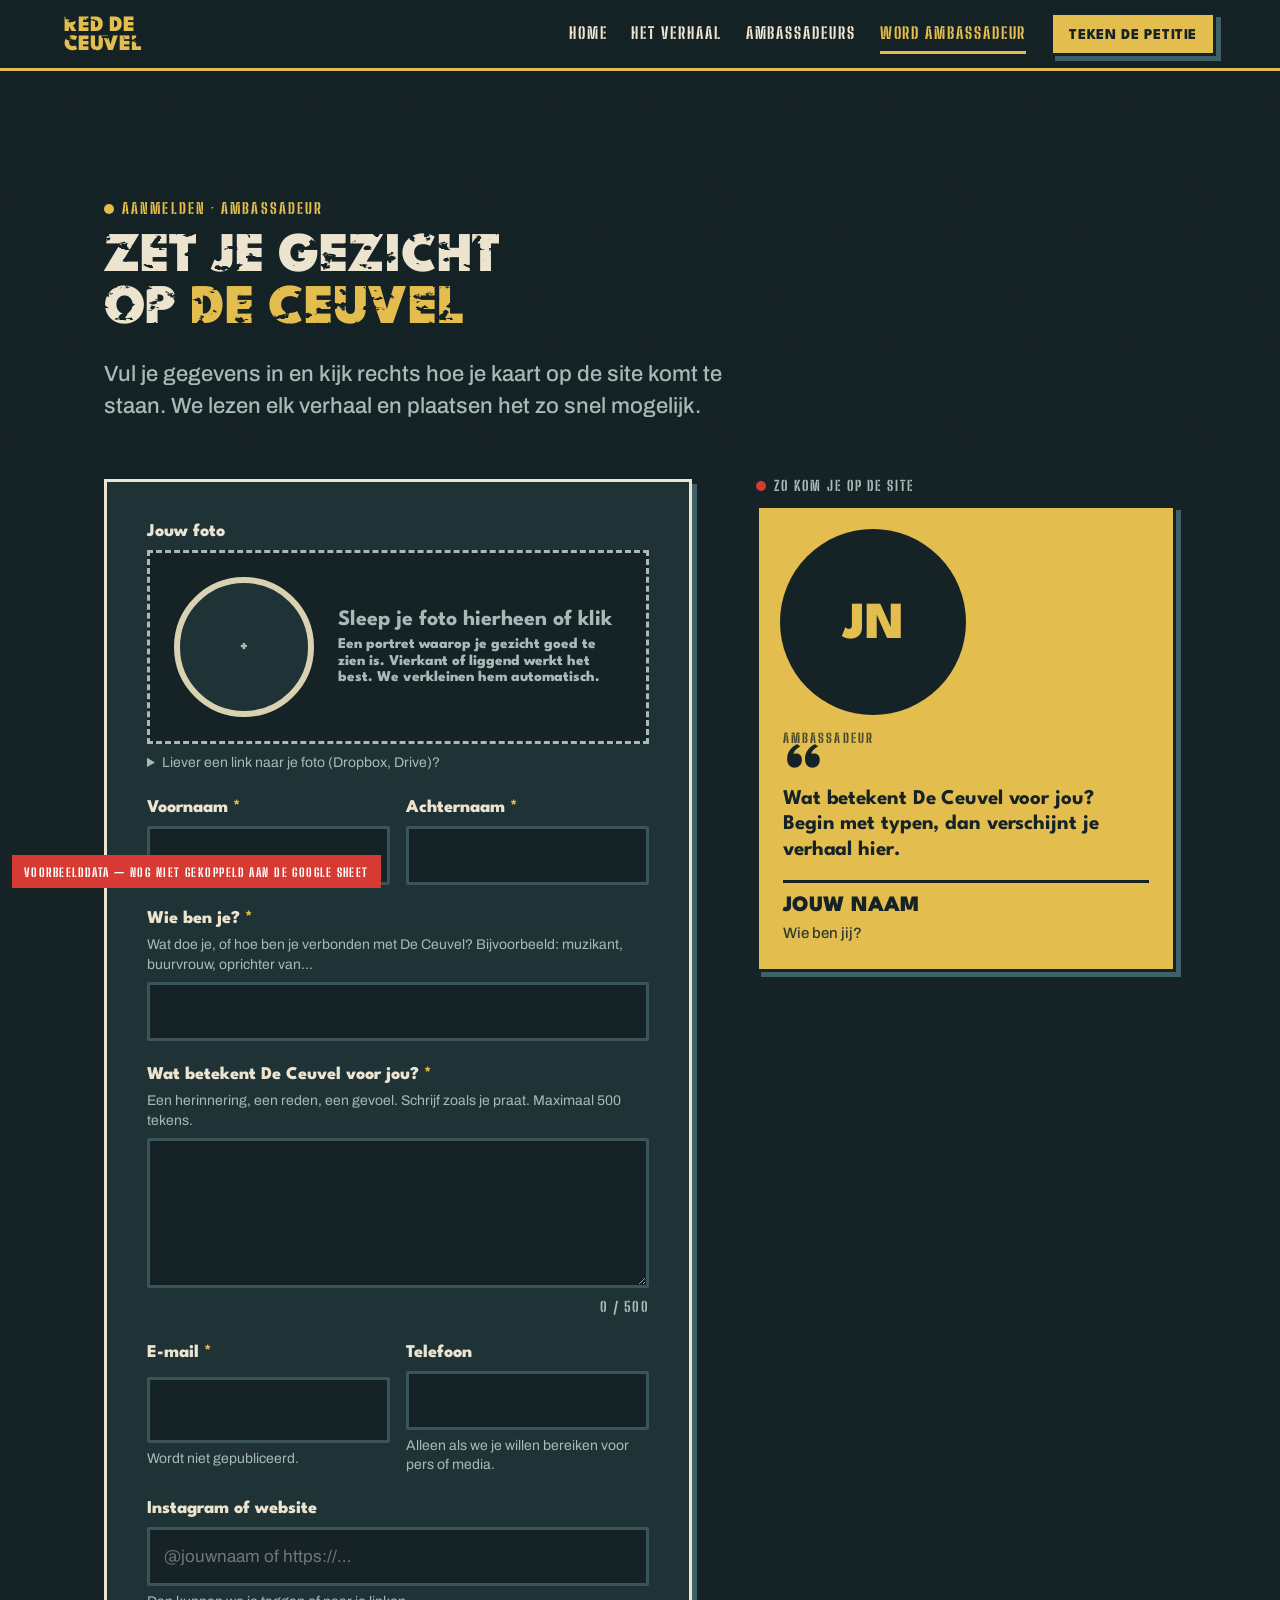
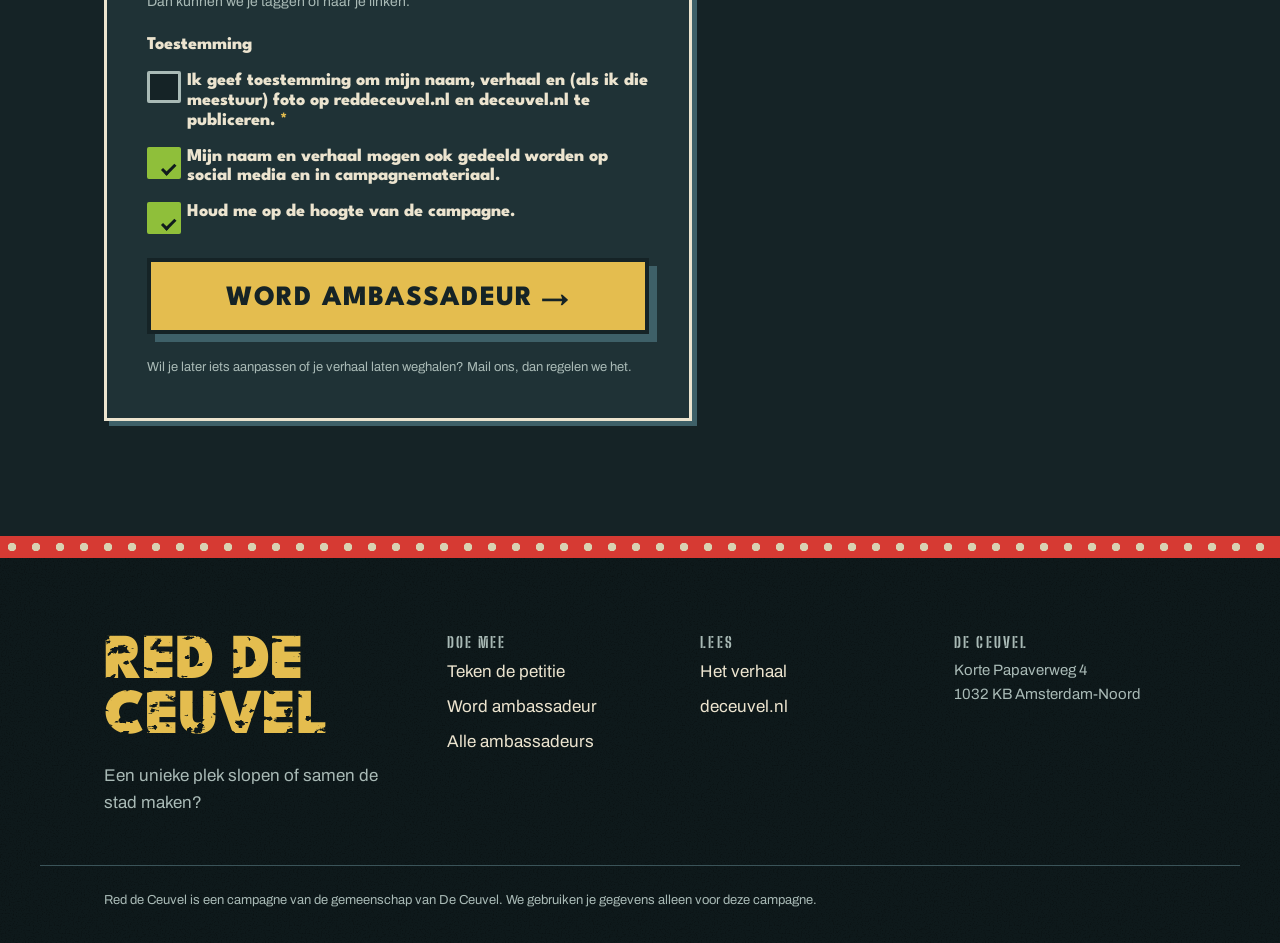
==== aanmelden.html @ db4e9fab "Red de Ceuvel actiewebsite: landing, petitie, ambassadeurs, verhaal + Google Sheets-backend Co-Autho" ====
<!doctype html>
<html lang="nl">
<head>
<meta charset="utf-8">
<meta name="viewport" content="width=device-width, initial-scale=1">
<title>Meld je aan als ambassadeur — Red de Ceuvel</title>
<meta name="description" content="Meld je aan als ambassadeur van De Ceuvel: upload je foto en vertel wat De Ceuvel voor jou betekent.">
<meta name="theme-color" content="#152326">
<link rel="icon" href="assets/img/favicon.svg" type="image/svg+xml">
<link rel="preconnect" href="https://fonts.googleapis.com"><link rel="preconnect" href="https://fonts.gstatic.com" crossorigin>
<link rel="stylesheet" href="https://fonts.googleapis.com/css2?family=Archivo:wght@400;500;600;700&family=League+Spartan:wght@700;800;900&display=swap">
<link rel="stylesheet" href="https://fonts.googleapis.com/css2?family=Big+Shoulders+Stencil+Display:wght@800&display=swap">
<link rel="stylesheet" href="assets/css/style.css">
</head>
<body data-pagina="word-ambassadeur">
<main>
  <header class="pkop rdc-korrel" style="padding-bottom:var(--space-8)">
    <div class="binnen">
      <div class="rdc-leus rdc-leus-m">
        <p class="rdc-leus-kicker">Aanmelden · ambassadeur</p>
        <h1 class="rdc-leus-titel rdc-grit">Zet je gezicht<br>op <em>De Ceuvel</em></h1>
      </div>
      <p class="intro">Vul je gegevens in en kijk rechts hoe je kaart op de site komt te staan. We lezen elk verhaal en plaatsen het zo snel mogelijk.</p>
    </div>
  </header>

  <section class="sectie" style="padding-top:var(--space-6)">
    <div class="binnen aanmeld-grid">
      <div class="plaat" id="formulier-plaat">
        <form class="formulier" id="amb-form" novalidate>
          <!-- FOTO bovenaan -->
          <div class="veld">
            <span class="veld-label">Jouw foto</span>
            <label class="foto-drop" id="foto-drop">
              <input type="file" id="foto" accept="image/jpeg,image/png,image/webp,image/heic" aria-describedby="foto-hulp">
              <span class="foto-drop-poort" id="foto-poort" aria-hidden="true">+</span>
              <span><strong id="foto-titel">Sleep je foto hierheen of klik</strong><span id="foto-hulp">Een portret waarop je gezicht goed te zien is. Vierkant of liggend werkt het best. We verkleinen hem automatisch.</span></span>
            </label>
            <details style="font-size:14px;color:var(--ink-muted)"><summary style="cursor:pointer">Liever een link naar je foto (Dropbox, Drive)?</summary>
              <div class="veld" style="margin-top:var(--space-3)"><input id="fotoLink" name="fotoLink" type="url" placeholder="https://…" maxlength="400"></div>
            </details>
          </div>

          <div class="rij-2">
            <div class="veld"><label for="voornaam">Voornaam <span class="verplicht">*</span></label><input id="voornaam" name="voornaam" autocomplete="given-name" required maxlength="60"></div>
            <div class="veld"><label for="achternaam">Achternaam <span class="verplicht">*</span></label><input id="achternaam" name="achternaam" autocomplete="family-name" required maxlength="80"></div>
          </div>

          <div class="veld">
            <label for="wie">Wie ben je? <span class="verplicht">*</span></label>
            <p class="hulp">Wat doe je, of hoe ben je verbonden met De Ceuvel? Bijvoorbeeld: muzikant, buurvrouw, oprichter van…</p>
            <input id="wie" name="wie" required maxlength="120">
          </div>

          <div class="veld">
            <label for="verhaal">Wat betekent De Ceuvel voor jou? <span class="verplicht">*</span></label>
            <p class="hulp">Een herinnering, een reden, een gevoel. Schrijf zoals je praat. Maximaal 500 tekens.</p>
            <textarea id="verhaal" name="verhaal" required maxlength="500"></textarea>
            <span class="teken-teller" data-voor="verhaal">0 / 500</span>
          </div>

          <div class="rij-2">
            <div class="veld"><label for="email">E-mail <span class="verplicht">*</span></label><input id="email" name="email" type="email" autocomplete="email" required maxlength="120"><p class="hulp">Wordt niet gepubliceerd.</p></div>
            <div class="veld"><label for="telefoon">Telefoon</label><input id="telefoon" name="telefoon" type="tel" autocomplete="tel" maxlength="30"><p class="hulp">Alleen als we je willen bereiken voor pers of media.</p></div>
          </div>

          <div class="veld"><label for="link">Instagram of website</label><input id="link" name="link" placeholder="@jouwnaam of https://…" maxlength="200"><p class="hulp">Dan kunnen we je taggen of naar je linken.</p></div>

          <div class="veld" style="gap:var(--space-4)">
            <span class="veld-label">Toestemming</span>
            <label class="vink"><input type="checkbox" name="toestemmingWebsite" required><span>Ik geef toestemming om mijn naam, verhaal en (als ik die meestuur) foto op reddeceuvel.nl en deceuvel.nl te publiceren. <span class="verplicht">*</span></span></label>
            <label class="vink"><input type="checkbox" name="toestemmingSocial" checked><span>Mijn naam en verhaal mogen ook gedeeld worden op social media en in campagnemateriaal.</span></label>
            <label class="vink"><input type="checkbox" name="updates" checked><span>Houd me op de hoogte van de campagne.</span></label>
          </div>
          <div class="hp" aria-hidden="true"><label>Laat leeg <input name="website_hp" tabindex="-1" autocomplete="off"></label></div>

          <p class="fout" id="fout" hidden></p>
          <button class="rdc-btn rdc-btn-oker rdc-btn-xl rdc-btn-pijl" type="submit" style="width:100%">Word ambassadeur</button>
          <p class="privacy">Wil je later iets aanpassen of je verhaal laten weghalen? Mail ons, dan regelen we het.</p>
        </form>
      </div>

      <aside>
        <p class="label voorbeeld-label">Zo kom je op de site</p>
        <div id="voorbeeld"></div>
      </aside>
    </div>
  </section>
</main>

<template id="bedankt-tpl">
  <div class="bedankt">
    <span class="rdc-stamp rdc-stamp-oker rdc-grit-licht">Ambassadeur<span class="rdc-stamp-sub">Welkom aan boord</span></span>
    <h2>Dank je, <span data-naam></span>.</h2>
    <p>We hebben je verhaal ontvangen. We lezen het en zetten het zo snel mogelijk online. Daarna kun je het delen.</p>
    <p class="label">Maak het nu al groter</p>
    <div class="deelrij" id="deelrij"></div>
    <a class="rdc-btn rdc-btn-oker rdc-btn-pijl" href="petitie.html">Teken ook de petitie</a>
  </div>
</template>

<script src="assets/js/config.js"></script>
<script src="assets/js/api.js"></script>
<script src="assets/js/main.js"></script>
<script>
(function () {
  var form = document.getElementById("amb-form");
  var fout = document.getElementById("fout");
  var voorbeeld = document.getElementById("voorbeeld");
  var fotoData = "";

  function waarde(n) { var el = form.elements[n]; return el ? el.value.trim() : ""; }
  function ververs() {
    var naam = (waarde("voornaam") + " " + waarde("achternaam")).trim();
    voorbeeld.innerHTML = RDC.ambKaart({
      naam: naam || "Jouw naam",
      wie: waarde("wie") || "Wie ben jij?",
      verhaal: waarde("verhaal") || "Wat betekent De Ceuvel voor jou? Begin met typen, dan verschijnt je verhaal hier.",
      foto: ""
    }, 0, { groot: true });
    if (fotoData) {
      var poort = voorbeeld.querySelector(".amb-poort");
      poort.innerHTML = '<img alt="Jouw foto" src="' + fotoData + '">';
    }
  }
  form.addEventListener("input", ververs);
  ververs();

  // tekenteller
  var ta = document.getElementById("verhaal"), tt = document.querySelector('[data-voor="verhaal"]');
  ta.addEventListener("input", function () { tt.textContent = ta.value.length + " / 500"; tt.classList.toggle("bijna", ta.value.length > 450); });

  // foto: verkleinen in de browser naar max 1000px JPEG
  var input = document.getElementById("foto"), drop = document.getElementById("foto-drop"), poort = document.getElementById("foto-poort"), titel = document.getElementById("foto-titel");
  ["dragenter", "dragover"].forEach(function (ev) { drop.addEventListener(ev, function () { drop.classList.add("sleep"); }); });
  ["dragleave", "drop"].forEach(function (ev) { drop.addEventListener(ev, function () { drop.classList.remove("sleep"); }); });
  input.addEventListener("change", function () {
    var file = input.files && input.files[0];
    if (!file) return;
    if (!/^image\//.test(file.type)) { titel.textContent = "Dat is geen afbeelding. Probeer een JPG of PNG."; return; }
    titel.textContent = "Foto verwerken…";
    var img = new Image(), url = URL.createObjectURL(file);
    img.onload = function () {
      var max = 1000, s = Math.min(1, max / Math.max(img.width, img.height));
      var c = document.createElement("canvas");
      c.width = Math.round(img.width * s); c.height = Math.round(img.height * s);
      c.getContext("2d").drawImage(img, 0, 0, c.width, c.height);
      fotoData = c.toDataURL("image/jpeg", 0.85);
      URL.revokeObjectURL(url);
      poort.style.backgroundImage = "url(" + fotoData + ")";
      poort.textContent = ""; poort.classList.add("heeft-foto");
      titel.textContent = "Mooi. Klik om een andere te kiezen.";
      ververs();
    };
    img.onerror = function () { titel.textContent = "Deze foto kunnen we niet lezen. Probeer een JPG of PNG."; };
    img.src = url;
  });

  form.addEventListener("submit", function (e) {
    e.preventDefault();
    fout.hidden = true;
    if (!form.checkValidity()) {
      var eerste = form.querySelector(":invalid");
      fout.textContent = eerste && eerste.name === "toestemmingWebsite"
        ? "We hebben je toestemming nodig om je verhaal te publiceren."
        : "Vul alle velden met een * in.";
      fout.hidden = false;
      if (eerste) eerste.focus();
      return;
    }
    var knop = form.querySelector("button[type=submit]");
    knop.disabled = true; knop.textContent = "Versturen…";
    RDC.api.verstuur({
      type: "ambassadeur",
      voornaam: waarde("voornaam"), achternaam: waarde("achternaam"), wie: waarde("wie"),
      verhaal: waarde("verhaal"), email: waarde("email"), telefoon: waarde("telefoon"), link: waarde("link"),
      foto: fotoData, fotoLink: waarde("fotoLink"),
      toestemmingWebsite: form.elements.toestemmingWebsite.checked,
      toestemmingSocial: form.elements.toestemmingSocial.checked,
      updates: form.elements.updates.checked,
      website_hp: waarde("website_hp")
    }).then(function (r) {
      if (!r || !r.ok) throw new Error((r && r.error) || "Er ging iets mis.");
      var plaat = document.getElementById("formulier-plaat");
      var voornaam = waarde("voornaam");
      plaat.innerHTML = document.getElementById("bedankt-tpl").innerHTML;
      plaat.querySelector("[data-naam]").textContent = voornaam;
      RDC.deelknoppen(plaat.querySelector("#deelrij"), "Ik ben ambassadeur van De Ceuvel. Wat betekent deze plek voor jou?", RDC_CONFIG.SITE_URL + "/word-ambassadeur.html");
      document.querySelector(".voorbeeld-label").textContent = "Jouw kaart · wacht op goedkeuring";
      window.scrollTo({ top: 0, behavior: "smooth" });
    }).catch(function (err) {
      fout.textContent = err.message || "Er ging iets mis. Probeer het opnieuw.";
      fout.hidden = false;
      knop.disabled = false; knop.textContent = "Word ambassadeur";
    });
  });
})();
</script>
</body>
</html>
---- assets/css/style.css ----
/* =========================================================================
   Red de Ceuvel — reddeceuvel.nl
   Huisstijl: "Red de Ceuvel" design system (thema Staal standaard, Papier voor lange tekst)
   ========================================================================= */

/* ---------- tokens ---------- */
:root {
  --surface: #152326; --surface-raised: #1f3236; --line: #3b5459;
  --ink: #ece4cf; --ink-muted: #a9bab6;
  --oker: #e4bd4f; --on-oker: #152326;
  --sein: #d63a33; --on-sein: #ffffff; --sein-tekst: #ff7a66;
  --mos: #8fbf3a; --on-mos: #101b1d;
  --staal: #3e6068; --on-staal: #ece4cf;
  --roest: #8a4524; --korstmos: #d9d2b2;
  --accent-tekst: var(--oker);
  --shadow-plaat: 5px 5px 0 #3e6068;
  --focus-ring: 0 0 0 3px #152326, 0 0 0 6px #e4bd4f;

  --font-display: "League Spartan", "Futura", "Avenir Next", sans-serif;
  --font-stencil: "Big Shoulders Stencil Display", "Big Shoulders Stencil", "Impact", sans-serif;
  --font-sans: "Archivo", "Helvetica Neue", Arial, sans-serif;

  --space-1: 4px; --space-2: 8px; --space-3: 12px; --space-4: 16px; --space-6: 24px; --space-8: 32px; --space-12: 48px;
  --radius-0: 0; --radius-sm: 2px; --radius-full: 9999px;
  --stroke-haar: 1px; --stroke-plaat: 3px; --stroke-las: 6px;
  --max: 1200px;
  --rand: clamp(20px, 5vw, 64px);
}
.thema-papier {
  --surface: #ece4cf; --surface-raised: #f7f2e4; --line: #b9ad8c;
  --ink: #101b1d; --ink-muted: #4a5856;
  --sein: #b3282d; --on-sein: #f7f2e4; --sein-tekst: #9b2a24;
  --mos: #3f6a1c; --on-mos: #f7f2e4;
  --staal: #2f4b52;
  --accent-tekst: var(--roest);
  --shadow-plaat: 5px 5px 0 #101b1d;
  --focus-ring: 0 0 0 3px #ece4cf, 0 0 0 6px #101b1d;
  background: var(--surface); color: var(--ink);
}

/* ---------- basis ---------- */
*, *::before, *::after { box-sizing: border-box; }
html { scroll-behavior: smooth; -webkit-text-size-adjust: 100%; }
body { margin: 0; font-family: var(--font-sans); font-size: 17px; line-height: 1.6; background: var(--surface); color: var(--ink); overflow-x: hidden; }
img { max-width: 100%; display: block; }
a { color: var(--accent-tekst); text-underline-offset: 3px; }
a:focus-visible, button:focus-visible, input:focus-visible, textarea:focus-visible, select:focus-visible, label:focus-within { outline: none; box-shadow: var(--focus-ring); }
.sr { position: absolute; width: 1px; height: 1px; overflow: hidden; clip: rect(0 0 0 0); white-space: nowrap; }
.binnen { max-width: var(--max); margin: 0 auto; padding: 0 var(--rand); }
.label { font-family: var(--font-stencil); font-weight: 800; font-size: 14px; line-height: 1; letter-spacing: .14em; text-transform: uppercase; color: var(--ink-muted); margin: 0 0 var(--space-3); }
.intro { font-size: clamp(19px, 2vw, 22px); line-height: 1.45; font-weight: 500; }
.kop { font-family: var(--font-display); font-weight: 800; font-size: clamp(30px, 4vw, 44px); line-height: 1; letter-spacing: -.01em; margin: 0 0 var(--space-4); }
.kop-s { font-family: var(--font-display); font-weight: 700; font-size: 24px; line-height: 1.1; margin: 0 0 var(--space-3); }
.sectie { padding: clamp(64px, 9vw, 128px) 0; position: relative; }

/* ---------- textuur: grit & korrel (uit het design system) ---------- */
.rdc-grit { -webkit-mask-image: url("[data-uri]"); mask-image: url("[data-uri]"); -webkit-mask-size: 320px 320px; mask-size: 320px 320px; }
.rdc-grit-licht { -webkit-mask-image: url("[data-uri]"); mask-image: url("[data-uri]"); -webkit-mask-size: 320px 320px; mask-size: 320px 320px; }
.rdc-korrel { position: relative; isolation: isolate; }
.rdc-korrel::after { content: ""; position: absolute; inset: 0; pointer-events: none; background-image: url("[data-uri]"); background-size: 240px 240px; opacity: .35; mix-blend-mode: multiply; z-index: 1; }
.rdc-korrel > * { position: relative; z-index: 2; }

/* klinknagelrij */
.nagelrij { height: 24px; background-image: radial-gradient(circle at 12px 50%, var(--korstmos) 0 4px, transparent 4.5px); background-size: 24px 100%; }
.nagelrij-sein { background-color: var(--sein); height: 28px; }

/* ---------- componenten (design system) ---------- */
.rdc-leus { margin: 0; }
.rdc-leus-kicker { display: inline-flex; align-items: center; gap: var(--space-2); font-family: var(--font-stencil); font-weight: 800; font-size: 15px; line-height: 1; letter-spacing: .14em; text-transform: uppercase; color: var(--accent-tekst); margin-bottom: var(--space-4); }
.rdc-leus-kicker::before { content: ""; width: 10px; height: 10px; border-radius: var(--radius-full); background: currentColor; }
.rdc-leus-titel { display: block; margin: 0; font-family: var(--font-display); font-weight: 900; text-transform: uppercase; letter-spacing: -.015em; line-height: .92; color: var(--ink); font-size: clamp(44px, 7vw, 88px); }
.rdc-leus-xl .rdc-leus-titel { font-size: clamp(64px, 12vw, 168px); line-height: .88; letter-spacing: -.02em; }
.rdc-leus-m .rdc-leus-titel { font-size: clamp(36px, 5vw, 56px); }
.rdc-leus-titel em { font-style: normal; color: var(--accent-tekst); }
.rdc-leus-balk { display: block; height: var(--stroke-las); width: 96px; background: var(--sein); margin-top: var(--space-6); }

.rdc-btn { display: inline-flex; align-items: center; justify-content: center; gap: var(--space-2); min-height: 52px; padding: 0 var(--space-6); border: var(--stroke-plaat) solid var(--ink); border-radius: 0; font-family: var(--font-display); font-weight: 800; font-size: 17px; line-height: 1; letter-spacing: .04em; text-transform: uppercase; text-decoration: none; cursor: pointer; box-shadow: var(--shadow-plaat); transition: transform .08s, box-shadow .08s; padding-top: 3px; }
.rdc-btn:hover { transform: translate(-2px, -2px); box-shadow: 7px 7px 0 var(--staal); }
.rdc-btn:active { transform: translate(3px, 3px); box-shadow: none; }
.rdc-btn-oker { background: var(--oker); color: var(--on-oker); border-color: var(--on-oker); }
.rdc-btn-sein { background: var(--sein); color: var(--on-sein); border-color: var(--sein); }
.rdc-btn-mos { background: var(--mos); color: var(--on-mos); border-color: var(--mos); }
.rdc-btn-ghost { background: transparent; color: var(--ink); box-shadow: none; }
.rdc-btn-ghost:hover { box-shadow: none; background: rgba(236,228,207,.08); }
.rdc-btn-pijl::after { content: "→"; font-family: var(--font-sans); font-weight: 700; transition: transform .15s; }
.rdc-btn-pijl:hover::after { transform: translateX(4px); }
.rdc-btn[disabled] { opacity: .5; cursor: wait; box-shadow: none; transform: none; }
.rdc-btn-xl { min-height: 76px; font-size: clamp(20px, 2.4vw, 28px); padding: 4px var(--space-8) 0; border-width: 4px; box-shadow: 8px 8px 0 var(--staal); }
.rdc-btn-xl:hover { box-shadow: 11px 11px 0 var(--staal); }
.thema-papier .rdc-btn:hover { box-shadow: 7px 7px 0 #101b1d; }

.rdc-stamp { display: inline-flex; flex-direction: column; align-items: center; padding: var(--space-1) var(--space-3) var(--space-2); border: 4px solid currentColor; font-family: var(--font-stencil); font-weight: 800; font-size: 32px; line-height: 1; letter-spacing: .06em; text-transform: uppercase; transform: rotate(-4deg); }
.rdc-stamp-sub { font-size: 12px; letter-spacing: .2em; margin-top: var(--space-1); padding-top: var(--space-1); border-top: 2px solid currentColor; width: 100%; text-align: center; }
.rdc-stamp-sein { color: var(--sein-tekst); }
.rdc-stamp-oker { color: var(--accent-tekst); }
.rdc-stamp-mos { color: var(--mos); }

.rdc-tag { display: inline-flex; align-items: center; gap: var(--space-2); height: 30px; padding: 2px var(--space-3) 0 var(--space-2); background: var(--surface-raised); border: 2px solid var(--line); color: var(--ink); font-family: var(--font-stencil); font-weight: 800; font-size: 14px; letter-spacing: .14em; text-transform: uppercase; }
.rdc-tag-nagel { width: 10px; height: 10px; border-radius: var(--radius-full); background: var(--ink-muted); margin-top: -2px; }
.rdc-tag-mos .rdc-tag-nagel { background: var(--mos); }
.rdc-tag-oker .rdc-tag-nagel { background: var(--oker); }
.rdc-tag-sein .rdc-tag-nagel { background: var(--sein); }

.rdc-counter { padding: var(--space-6); background: var(--surface-raised); border: var(--stroke-plaat) solid var(--ink); box-shadow: var(--shadow-plaat); }
.rdc-counter-kop { display: flex; align-items: baseline; gap: var(--space-2); flex-wrap: wrap; }
.rdc-counter-getal { font-family: var(--font-display); font-weight: 900; font-size: clamp(48px, 6vw, 72px); line-height: .9; letter-spacing: -.02em; color: var(--accent-tekst); font-variant-numeric: tabular-nums; }
.rdc-counter-doel { font-size: 14px; font-weight: 500; color: var(--ink-muted); }
.rdc-counter-balk { position: relative; height: 22px; margin: var(--space-4) 0 var(--space-3); background: var(--line); }
.rdc-counter-vul { position: absolute; inset: 0 auto 0 0; background-color: var(--mos); background-image: radial-gradient(circle at 12px 50%, var(--korstmos) 0 3px, transparent 3.5px); background-size: 24px 100%; transition: width 1.4s cubic-bezier(.2,.7,.2,1); }
.rdc-counter-voet { display: flex; justify-content: space-between; gap: var(--space-4); font-family: var(--font-stencil); font-weight: 800; font-size: 14px; letter-spacing: .14em; text-transform: uppercase; color: var(--ink-muted); }
.rdc-counter-voet b { color: var(--sein-tekst); font-weight: 800; }

/* ---------- header ---------- */
.kop-balk { position: sticky; top: 0; z-index: 50; display: flex; align-items: center; justify-content: space-between; gap: var(--space-6); padding: var(--space-3) var(--rand); background: rgba(21,35,38,.92); backdrop-filter: blur(8px); -webkit-backdrop-filter: blur(8px); border-bottom: var(--stroke-plaat) solid var(--oker); }
.kop-logo { text-decoration: none; color: var(--oker); font-family: var(--font-display); font-weight: 900; text-transform: uppercase; font-size: 22px; line-height: .86; letter-spacing: -.01em; padding-top: 4px; }
.kop-nav { display: flex; align-items: center; gap: var(--space-6); }
.kop-nav a:not(.rdc-btn) { color: var(--ink); text-decoration: none; font-family: var(--font-stencil); font-weight: 800; font-size: 16px; letter-spacing: .12em; text-transform: uppercase; padding: 6px 0; border-bottom: 3px solid transparent; }
.kop-nav a:not(.rdc-btn):hover, .kop-nav a[aria-current] { border-bottom-color: var(--oker); color: var(--oker); }
.kop-cta { min-height: 44px; font-size: 15px; padding: 3px var(--space-4) 0; }
.kop-menu-knop { display: none; background: none; border: 0; padding: 10px; cursor: pointer; }
.kop-menu-knop span:not(.sr) { display: block; width: 28px; height: 3px; background: var(--ink); margin: 5px 0; transition: transform .2s, opacity .2s; }
@media (max-width: 900px) {
  .kop-menu-knop { display: block; }
  .kop-nav { position: fixed; inset: 64px 0 auto 0; flex-direction: column; align-items: stretch; gap: 0; padding: var(--space-4) var(--rand) var(--space-8); background: var(--surface); border-bottom: var(--stroke-las) solid var(--oker); transform: translateY(-120%); transition: transform .25s; z-index: -1; }
  .kop-balk.open .kop-nav { transform: none; }
  .kop-nav a:not(.rdc-btn) { font-size: 26px; padding: var(--space-3) 0; border-bottom: 1px solid var(--line); }
  .kop-cta { margin-top: var(--space-6); }
  .kop-balk.open .kop-menu-knop span:nth-child(1) { transform: translateY(8px) rotate(45deg); }
  .kop-balk.open .kop-menu-knop span:nth-child(2) { opacity: 0; }
  .kop-balk.open .kop-menu-knop span:nth-child(3) { transform: translateY(-8px) rotate(-45deg); }
}

/* ---------- hero ---------- */
.hero { position: relative; min-height: calc(100svh - 70px); display: grid; grid-template-rows: 1fr auto; overflow: hidden; }
.hero-grond { position: relative; display: grid; grid-template-columns: minmax(0, 1.05fr) minmax(0, .95fr); align-items: end; gap: var(--space-8); padding: clamp(32px, 6vw, 80px) var(--rand) clamp(32px, 4vw, 56px); max-width: 1440px; margin: 0 auto; width: 100%; }
.hero-woorden { position: relative; z-index: 3; }
.hero-merk { font-family: var(--font-display); font-weight: 900; text-transform: uppercase; font-size: clamp(76px, 13.5vw, 210px); line-height: .84; letter-spacing: -.03em; color: var(--oker); margin: 0; }
.hero-merk span { display: block; }
.hero-merk span:last-child { color: var(--ink); }
.hero-sub { margin: var(--space-6) 0 0; max-width: 520px; font-size: clamp(18px, 1.8vw, 21px); color: var(--ink-muted); font-weight: 500; }
.hero-kunst { position: relative; align-self: stretch; min-height: 380px; }
.hero-kunst svg { position: absolute; inset: 0; width: 100%; height: 100%; }
.hero-stempel { position: absolute; right: 6%; top: 8%; z-index: 4; font-size: clamp(30px, 3.4vw, 46px); background: rgba(21,35,38,.6); animation: stempel 0.6s cubic-bezier(.3,1.6,.5,1) .9s both; }
@keyframes stempel { from { transform: rotate(-14deg) scale(2.2); opacity: 0; } to { transform: rotate(-6deg) scale(1); opacity: 1; } }
.hero-banner { position: relative; z-index: 3; background: var(--sein); color: var(--on-sein); }
.hero-banner .nagelrij { height: 20px; background-color: transparent; }
.hero-banner-tekst { margin: 0; padding: var(--space-3) var(--rand) var(--space-4); font-family: var(--font-display); font-weight: 900; text-transform: uppercase; font-size: clamp(24px, 4.2vw, 60px); line-height: .95; letter-spacing: -.015em; text-align: center; }
.hero-banner-tekst em { font-style: normal; color: var(--oker); }
@media (max-width: 860px) {
  .hero-grond { grid-template-columns: 1fr; }
  .hero { min-height: 0; }
  .hero-grond { gap: var(--space-4); padding-top: var(--space-4); }
  .hero-kunst { order: -1; min-height: 0; height: clamp(180px, 48vw, 320px); margin: 0 calc(var(--rand) * -1) 0 30%; }
  .hero-stempel { top: auto; bottom: 8px; right: auto; left: -48%; font-size: 26px; }
}
.hero-in { animation: in .8s cubic-bezier(.2,.8,.2,1) both; }
.hero-in-2 { animation-delay: .12s; } .hero-in-3 { animation-delay: .24s; }
@keyframes in { from { opacity: 0; transform: translateY(24px); } to { opacity: 1; transform: none; } }

/* ---------- pitch + CTA ---------- */
.pitch { display: grid; grid-template-columns: minmax(0, 1.1fr) minmax(0, .9fr); gap: clamp(32px, 6vw, 96px); align-items: start; }
.pitch p { margin: 0 0 var(--space-4); }
.pitch-feiten { display: grid; gap: var(--space-4); margin: var(--space-8) 0 0; padding: 0; list-style: none; }
.pitch-feiten li { display: grid; grid-template-columns: 22px 1fr; gap: var(--space-3); align-items: baseline; }
.pitch-feiten li::before { content: ""; width: 12px; height: 12px; border-radius: 50%; background: var(--mos); transform: translateY(1px); }
.pitch-feiten b { color: var(--ink); }
@media (max-width: 860px) { .pitch { grid-template-columns: 1fr; } }

.cta-blok { background: var(--oker); color: var(--on-oker); padding: clamp(32px, 5vw, 56px); position: relative; border: 4px solid var(--on-oker); box-shadow: 10px 10px 0 var(--staal); }
.cta-blok .label { color: var(--on-oker); opacity: .8; }
.cta-blok h2 { font-family: var(--font-display); font-weight: 900; text-transform: uppercase; font-size: clamp(40px, 5.4vw, 72px); line-height: .88; letter-spacing: -.02em; margin: 0 0 var(--space-4); }
.cta-blok p { font-size: 18px; margin: 0 0 var(--space-6); font-weight: 500; }
.cta-blok .rdc-btn-sein { box-shadow: 6px 6px 0 var(--on-oker); }
.cta-blok .rdc-btn-sein:hover { box-shadow: 9px 9px 0 var(--on-oker); }
.cta-blok [data-teller] .rdc-counter { margin-top: var(--space-6); background: rgba(21,35,38,.08); border-color: var(--on-oker); box-shadow: none; padding: var(--space-4); }
.cta-blok .rdc-counter-getal { color: var(--on-oker); }
.cta-blok .rdc-counter-doel, .cta-blok .rdc-counter-voet { color: rgba(21,35,38,.75); }
.cta-blok .rdc-counter-balk { background: rgba(21,35,38,.2); }
.cta-blok .rdc-counter-vul { background-color: var(--on-oker); }

/* tweede CTA: ambassadeur */
.amb-cta { background: var(--mos); color: var(--on-mos); position: relative; overflow: hidden; }
.amb-cta .binnen { display: grid; grid-template-columns: auto 1fr auto; gap: clamp(24px, 4vw, 64px); align-items: center; padding-top: clamp(40px, 6vw, 72px); padding-bottom: clamp(40px, 6vw, 72px); }
.amb-cta h2 { font-family: var(--font-display); font-weight: 900; text-transform: uppercase; font-size: clamp(36px, 5vw, 68px); line-height: .88; letter-spacing: -.02em; margin: 0 0 var(--space-3); }
.amb-cta p { margin: 0; font-size: 19px; font-weight: 500; max-width: 560px; }
.amb-cta .rdc-btn { background: var(--surface); color: var(--ink); border-color: var(--surface); box-shadow: 6px 6px 0 rgba(16,27,29,.35); }
.poort-groot { width: clamp(110px, 14vw, 180px); aspect-ratio: 1; border-radius: 50%; border: var(--stroke-las) solid var(--korstmos); background: var(--surface); position: relative; display: grid; place-items: center; font-family: var(--font-display); font-weight: 900; font-size: clamp(44px, 6vw, 76px); color: var(--mos); }
.poort-groot::before { content: ""; position: absolute; inset: -18px; border-radius: 50%; background: radial-gradient(circle, var(--korstmos) 0 3px, transparent 3.5px) 0 0 / 100% 100%; -webkit-mask: repeating-conic-gradient(#000 0 4deg, transparent 4deg 45deg); mask: repeating-conic-gradient(#000 0 4deg, transparent 4deg 45deg); }
@media (max-width: 860px) { .amb-cta .binnen { grid-template-columns: 1fr; } .poort-groot { display: none; } }

/* ---------- ambassadeurkaarten ---------- */
.amb { --kaart: var(--oker); --kaart-ink: var(--on-oker); --kaart-ring: var(--surface); background: var(--kaart); color: var(--kaart-ink); padding: var(--space-6); border: var(--stroke-plaat) solid var(--kaart-ink); box-shadow: var(--shadow-plaat); display: flex; flex-direction: column; gap: var(--space-4); position: relative; transition: transform .25s cubic-bezier(.2,.8,.2,1), box-shadow .25s; }
.amb:hover { transform: translate(-3px, -3px) rotate(-.4deg); box-shadow: 9px 9px 0 var(--staal); }
.amb-staal { --kaart: var(--staal); --kaart-ink: var(--on-staal); --kaart-ring: var(--oker); }
.amb-staal.amb { box-shadow: 5px 5px 0 #0b1416; border-color: #0b1416; }
.amb-korstmos { --kaart: var(--korstmos); --kaart-ink: #101b1d; --kaart-ring: var(--sein); }
.amb-mos { --kaart: var(--mos); --kaart-ink: var(--on-mos); --kaart-ring: var(--surface); }
.amb-poort { width: 148px; aspect-ratio: 1; border-radius: 50%; overflow: hidden; border: var(--stroke-las) solid var(--kaart-ring); background: var(--surface); display: grid; place-items: center; flex: none; box-shadow: 0 0 0 3px var(--kaart-ink); }
.amb-poort img { width: 100%; height: 100%; object-fit: cover; filter: contrast(1.05) saturate(1.05); }
.amb-init { font-family: var(--font-display); font-weight: 900; font-size: 52px; color: var(--oker); padding-top: 8px; }
.amb-label { margin: 0; font-family: var(--font-stencil); font-weight: 800; font-size: 13px; letter-spacing: .16em; text-transform: uppercase; opacity: .75; }
.amb-quote { margin: var(--space-2) 0 var(--space-4); font-family: var(--font-display); font-weight: 700; font-size: 21px; line-height: 1.22; letter-spacing: -.005em; }
.amb-quote::before { content: "“"; display: block; font-size: 72px; line-height: .55; font-weight: 900; height: 30px; }
.amb-naam { margin: 0; font-family: var(--font-display); font-weight: 900; text-transform: uppercase; font-size: 22px; line-height: 1; padding-top: var(--space-3); border-top: 3px solid currentColor; }
.amb-wie { margin: var(--space-1) 0 0; font-size: 15px; font-weight: 500; opacity: .85; }
.amb-wie a { color: inherit; font-weight: 700; }
.amb-tekst { display: flex; flex-direction: column; flex: 1; }
.amb-tekst .amb-naam { margin-top: auto; }

/* carrousel */
.carrousel { position: relative; }
.carrousel-spoor { display: grid; grid-auto-flow: column; grid-auto-columns: min(400px, 82vw); gap: var(--space-8); overflow-x: auto; scroll-snap-type: x mandatory; padding: var(--space-4) var(--rand) var(--space-8); scrollbar-width: none; scroll-padding: 0 var(--rand); }
.carrousel-spoor::-webkit-scrollbar { display: none; }
.carrousel-spoor > * { scroll-snap-align: start; }
.carrousel-kop { display: flex; justify-content: space-between; align-items: end; gap: var(--space-6); flex-wrap: wrap; margin-bottom: var(--space-6); }
.carrousel-pijlen { display: flex; gap: var(--space-3); }
.pijl { width: 56px; height: 56px; border: var(--stroke-plaat) solid var(--ink); background: transparent; color: var(--ink); font-size: 24px; cursor: pointer; display: grid; place-items: center; transition: background .15s, color .15s; }
.pijl:hover { background: var(--oker); color: var(--on-oker); border-color: var(--oker); }

/* ---------- pagina-kop (subpagina's) ---------- */
.pkop { position: relative; padding: clamp(56px, 9vw, 120px) 0 clamp(40px, 6vw, 72px); overflow: hidden; }
.pkop .intro { max-width: 680px; margin: var(--space-6) 0 0; color: var(--ink-muted); }
.pkop-kunst { position: absolute; right: -40px; top: 40px; width: min(44vw, 520px); opacity: .9; pointer-events: none; }
@media (max-width: 860px) { .pkop-kunst { opacity: .25; } }

/* ---------- formulieren ---------- */
.formulier { display: grid; gap: var(--space-6); }
.rij-2 { display: grid; grid-template-columns: 1fr 1fr; gap: var(--space-4); }
@media (max-width: 600px) { .rij-2 { grid-template-columns: 1fr; } }
.veld { display: grid; gap: var(--space-2); }
.veld > label, .veld-label { font-family: var(--font-display); font-weight: 800; font-size: 18px; line-height: 1.1; }
.veld .hulp { font-size: 14px; color: var(--ink-muted); margin: -2px 0 0; line-height: 1.4; }
.verplicht { color: var(--accent-tekst); }
.veld input, .veld textarea, .veld select { width: 100%; font: inherit; font-size: 17px; color: var(--ink); background: var(--surface); border: var(--stroke-plaat) solid var(--line); border-radius: var(--radius-sm); padding: 13px 14px; transition: border-color .15s; }
.veld textarea { min-height: 150px; resize: vertical; line-height: 1.5; }
.veld input:hover, .veld textarea:hover, .veld select:hover { border-color: var(--ink-muted); }
.veld input:focus, .veld textarea:focus, .veld select:focus { border-color: var(--oker); outline: none; }
.veld input:user-invalid, .veld textarea:user-invalid { border-color: var(--sein-tekst); }
.teken-teller { justify-self: end; font-family: var(--font-stencil); font-weight: 800; letter-spacing: .1em; font-size: 14px; color: var(--ink-muted); }
.teken-teller.bijna { color: var(--sein-tekst); }
.vink { display: grid; grid-template-columns: 28px 1fr; gap: var(--space-3); align-items: start; cursor: pointer; font-size: 15px; line-height: 1.45; }
.vink input { appearance: none; -webkit-appearance: none; width: 28px; height: 28px; margin: 0; border: var(--stroke-plaat) solid var(--ink-muted); background: var(--surface); cursor: pointer; display: grid; place-items: center; }
.vink input:checked { background: var(--mos); border-color: var(--mos); }
.vink input:checked::after { content: ""; width: 8px; height: 14px; border: solid var(--on-mos); border-width: 0 3px 3px 0; transform: rotate(45deg) translate(-1px, -2px); }
.vink input:focus-visible { box-shadow: var(--focus-ring); outline: none; }
.hp { position: absolute; left: -9999px; width: 1px; height: 1px; overflow: hidden; }
.fout { background: var(--sein); color: var(--on-sein); padding: var(--space-3) var(--space-4); font-weight: 600; margin: 0; }
.privacy { font-size: 13px; color: var(--ink-muted); margin: 0; line-height: 1.5; }
.plaat { background: var(--surface-raised); border: var(--stroke-plaat) solid var(--ink); box-shadow: var(--shadow-plaat); padding: clamp(24px, 4vw, 40px); }

/* ---------- petitie ---------- */
.petitie-grid { display: grid; grid-template-columns: minmax(0, 1fr) minmax(0, 520px); gap: clamp(32px, 6vw, 80px); align-items: start; }
.petitie-grid aside { position: sticky; top: 100px; }
@media (max-width: 960px) { .petitie-grid { grid-template-columns: 1fr; } .petitie-grid aside { position: static; } }
.oproep { background: var(--surface-raised); border-left: var(--stroke-las) solid var(--oker); padding: var(--space-6) var(--space-8); margin: var(--space-8) 0; }
.oproep h2 { margin-top: 0; }
.oproep ol { padding-left: 1.2em; margin: 0; }
.oproep li { margin-bottom: var(--space-3); }
.oproep li::marker { font-family: var(--font-display); font-weight: 900; color: var(--oker); }
.formulier-kop { font-family: var(--font-display); font-weight: 900; text-transform: uppercase; font-size: clamp(34px, 4vw, 48px); line-height: .9; letter-spacing: -.02em; margin: 0 0 var(--space-2); }
.ondertekenaars { list-style: none; padding: 0; margin: 0; display: grid; gap: 0; }
.ondertekenaars li { padding: var(--space-4) 0; border-bottom: 1px solid var(--line); display: grid; grid-template-columns: 44px 1fr; gap: var(--space-3); align-items: start; }
.ondertekenaars .nagel { width: 44px; height: 44px; border-radius: 50%; background: var(--staal); border: 3px solid var(--korstmos); display: grid; place-items: center; font-family: var(--font-display); font-weight: 900; color: var(--oker); font-size: 17px; padding-top: 3px; }
.ondertekenaars b { font-family: var(--font-display); font-size: 18px; }
.ondertekenaars small { color: var(--ink-muted); font-size: 14px; display: block; }
.ondertekenaars q { display: block; margin-top: 4px; font-style: italic; }

/* bedankt-staat */
.bedankt { text-align: left; }
.bedankt .rdc-stamp { font-size: clamp(26px, 3.2vw, 40px); max-width: 100%; margin-bottom: var(--space-6); animation: stempel .55s cubic-bezier(.3,1.6,.5,1) both; }
.bedankt h2 { font-family: var(--font-display); font-weight: 900; text-transform: uppercase; font-size: clamp(36px, 5vw, 56px); line-height: .9; margin: 0 0 var(--space-4); }
.deelrij { display: flex; flex-wrap: wrap; gap: var(--space-3); margin: var(--space-4) 0 var(--space-6); }
.deel { display: inline-flex; align-items: center; min-height: 44px; padding: 3px var(--space-4) 0; border: var(--stroke-plaat) solid var(--ink); background: transparent; color: var(--ink); font-family: var(--font-stencil); font-weight: 800; font-size: 15px; letter-spacing: .12em; text-transform: uppercase; text-decoration: none; cursor: pointer; }
.deel:hover { background: var(--ink); color: var(--surface); }
.deel-wa { background: var(--mos); color: var(--on-mos); border-color: var(--mos); }
.confetti { position: fixed; inset: 0; pointer-events: none; z-index: 100; overflow: hidden; }
.confetti i { position: absolute; top: -20px; width: 12px; height: 12px; animation: val 2.6s cubic-bezier(.2,.6,.4,1) forwards; }
@keyframes val { to { transform: translateY(110vh) rotate(720deg); opacity: .6; } }

/* ---------- word ambassadeur (wervend) ---------- */
.wa-hero { position: relative; overflow: hidden; padding: clamp(56px, 9vw, 120px) 0 0; }
.wa-hero-grid { display: grid; grid-template-columns: minmax(0, 1.1fr) minmax(0, .9fr); gap: clamp(32px, 5vw, 72px); align-items: center; }
@media (max-width: 900px) { .wa-hero-grid { grid-template-columns: 1fr; } }
.wa-titel { font-family: var(--font-display); font-weight: 900; text-transform: uppercase; font-size: clamp(64px, 11vw, 160px); line-height: .84; letter-spacing: -.03em; margin: 0; }
.wa-titel .geel { color: var(--oker); }
.wa-titel .groen { color: var(--mos); }
.wa-stapel { position: relative; height: clamp(380px, 46vw, 560px); }
.wa-stapel .amb { position: absolute; width: min(330px, 78%); }
.wa-stapel .amb:nth-child(1) { left: 0; top: 8%; transform: rotate(-6deg); z-index: 1; }
.wa-stapel .amb:nth-child(2) { right: 0; top: 0; transform: rotate(4deg); z-index: 2; }
.wa-stapel .amb:nth-child(3) { left: 14%; bottom: 0; transform: rotate(-1.5deg); z-index: 3; }
.wa-stapel .amb .amb-poort { width: 96px; }
.wa-stapel .amb .amb-quote { font-size: 17px; display: -webkit-box; -webkit-line-clamp: 4; -webkit-box-orient: vertical; overflow: hidden; }
.wa-stappen { display: grid; grid-template-columns: repeat(3, 1fr); gap: var(--space-6); counter-reset: stap; }
@media (max-width: 860px) { .wa-stappen { grid-template-columns: 1fr; } }
.wa-stap { border: var(--stroke-plaat) solid var(--ink); padding: var(--space-8) var(--space-6) var(--space-6); position: relative; background: var(--surface-raised); }
.wa-stap::before { counter-increment: stap; content: counter(stap); position: absolute; top: -28px; left: var(--space-6); width: 56px; height: 56px; border-radius: 50%; background: var(--oker); color: var(--on-oker); display: grid; place-items: center; font-family: var(--font-display); font-weight: 900; font-size: 28px; padding-top: 4px; border: 4px solid var(--surface); }
.wa-stap h3 { font-family: var(--font-display); font-weight: 800; font-size: 26px; line-height: 1.05; margin: var(--space-3) 0 var(--space-2); }
.wa-stap p { margin: 0; color: var(--ink-muted); }
.grote-quote { font-family: var(--font-display); font-weight: 900; text-transform: uppercase; font-size: clamp(36px, 6vw, 84px); line-height: .9; letter-spacing: -.02em; margin: 0; }
.grote-quote em { font-style: normal; color: var(--accent-tekst); }
.marquee { overflow: hidden; background: var(--oker); color: var(--on-oker); border-block: 4px solid var(--on-oker); }
.marquee-spoor { display: flex; width: max-content; animation: marquee 32s linear infinite; }
.marquee span { font-family: var(--font-display); font-weight: 900; text-transform: uppercase; font-size: clamp(28px, 4vw, 52px); padding: 18px 0 12px; white-space: nowrap; }
.marquee span::after { content: "●"; font-size: .4em; vertical-align: middle; margin: 0 .9em; color: var(--sein); }
@keyframes marquee { to { transform: translateX(-50%); } }

/* ---------- aanmelden ---------- */
.aanmeld-grid { display: grid; grid-template-columns: minmax(0, 1fr) minmax(0, 420px); gap: clamp(32px, 5vw, 72px); align-items: start; }
.aanmeld-grid aside { position: sticky; top: 100px; }
@media (max-width: 960px) { .aanmeld-grid { grid-template-columns: 1fr; } .aanmeld-grid aside { position: static; order: -1; } }
.foto-drop { position: relative; display: grid; grid-template-columns: auto 1fr; gap: var(--space-6); align-items: center; padding: var(--space-6); border: 3px dashed var(--ink-muted); background: var(--surface); cursor: pointer; transition: border-color .15s, background .15s; }
.foto-drop:hover, .foto-drop.sleep { border-color: var(--oker); background: rgba(228,189,79,.06); }
.foto-drop input { position: absolute; inset: 0; opacity: 0; cursor: pointer; }
.foto-drop-poort { width: 140px; aspect-ratio: 1; border-radius: 50%; border: var(--stroke-las) solid var(--korstmos); background: var(--surface-raised) center / cover no-repeat; display: grid; place-items: center; font-size: 40px; color: var(--oker); font-family: var(--font-display); font-weight: 900; }
.foto-drop-poort.heeft-foto { border-color: var(--oker); }
.foto-drop strong { font-family: var(--font-display); font-size: 22px; display: block; line-height: 1.1; margin-bottom: 4px; }
.foto-drop span { color: var(--ink-muted); font-size: 15px; }
@media (max-width: 520px) { .foto-drop { grid-template-columns: 1fr; justify-items: center; text-align: center; } }
.voorbeeld-label { display: flex; align-items: center; gap: var(--space-2); }
.voorbeeld-label::before { content: ""; width: 10px; height: 10px; border-radius: 50%; background: var(--sein); animation: knipper 1.4s infinite; }
@keyframes knipper { 50% { opacity: .25; } }
aside .amb .amb-poort { width: 180px; }
.stapjes { display: flex; gap: var(--space-2); margin-bottom: var(--space-6); flex-wrap: wrap; }

/* ---------- ambassadeurs-overzicht ---------- */
.amb-grid { columns: 3 340px; column-gap: var(--space-8); }
.amb-grid .amb { break-inside: avoid; margin-bottom: var(--space-8); }
.amb-grid .amb:nth-child(4n+2) .amb-poort, .amb-grid .amb:nth-child(4n+4) .amb-poort { width: 120px; }
.amb-grid .amb-groot .amb-quote { font-size: 26px; }
.tel-kop { display: flex; align-items: baseline; gap: var(--space-4); flex-wrap: wrap; }
.tel-groot { font-family: var(--font-display); font-weight: 900; font-size: clamp(80px, 12vw, 160px); line-height: .8; color: var(--oker); letter-spacing: -.03em; }
.leeg { border: 3px dashed var(--line); padding: var(--space-8); text-align: center; color: var(--ink-muted); }

/* ---------- verhaal ---------- */
.verhaal-inhoud { max-width: 760px; }
.verhaal-inhoud p { margin: 0 0 var(--space-4); font-size: 18px; line-height: 1.7; }
.pijler { display: grid; grid-template-columns: minmax(0, 280px) minmax(0, 1fr); gap: clamp(24px, 5vw, 80px); padding: clamp(48px, 7vw, 96px) 0; border-top: var(--stroke-plaat) solid var(--ink); }
@media (max-width: 860px) { .pijler { grid-template-columns: 1fr; } }
.pijler-nr { font-family: var(--font-display); font-weight: 900; font-size: clamp(96px, 14vw, 200px); line-height: .8; color: var(--accent-tekst); letter-spacing: -.04em; }
.pijler h2 { font-family: var(--font-display); font-weight: 900; text-transform: uppercase; font-size: clamp(36px, 5vw, 64px); line-height: .9; letter-spacing: -.02em; margin: 0 0 var(--space-6); }
.pijler blockquote { margin: var(--space-8) 0; padding: var(--space-4) 0 var(--space-4) var(--space-6); border-left: var(--stroke-las) solid var(--sein); font-family: var(--font-display); font-weight: 800; font-size: clamp(22px, 2.6vw, 30px); line-height: 1.15; }
.inhoud-nav { display: flex; gap: var(--space-3); flex-wrap: wrap; margin-top: var(--space-8); }

/* ---------- footer ---------- */
.voet { background: #0e191b; color: var(--ink); margin-top: 0; }
.voet .nagelrij { background-color: var(--sein); height: 22px; }
.voet-binnen { max-width: var(--max); margin: 0 auto; padding: clamp(48px, 6vw, 80px) var(--rand) var(--space-8); display: grid; grid-template-columns: 1.4fr 1fr 1fr 1fr; gap: var(--space-8); }
@media (max-width: 860px) { .voet-binnen { grid-template-columns: 1fr 1fr; } .voet-binnen > div:first-child { grid-column: 1 / -1; } }
.voet-leus { margin: 0; font-family: var(--font-display); font-weight: 900; text-transform: uppercase; font-size: 64px; line-height: .86; color: var(--oker); letter-spacing: -.02em; }
.voet-slogan { color: var(--ink-muted); max-width: 300px; }
.voet-kolom { display: flex; flex-direction: column; gap: var(--space-2); }
.voet-kolom a { color: var(--ink); text-decoration: none; }
.voet-kolom a:hover { color: var(--oker); }
.voet-kolom p { margin: 0; color: var(--ink-muted); font-size: 15px; }
.voet-klein { max-width: var(--max); margin: 0 auto; padding: var(--space-6) var(--rand) var(--space-8); border-top: 1px solid var(--line); font-size: 13px; color: var(--ink-muted); }

.demo-melding { position: fixed; left: 12px; bottom: 12px; z-index: 90; background: var(--sein); color: var(--on-sein); font-family: var(--font-stencil); font-weight: 800; font-size: 12px; letter-spacing: .12em; text-transform: uppercase; padding: 8px 12px 6px; }

/* ---------- beweging ---------- */
.opkomst { opacity: 0; transform: translateY(28px); transition: opacity .7s ease, transform .7s cubic-bezier(.2,.8,.2,1); }
.opkomst.zichtbaar { opacity: 1; transform: none; }
@media (prefers-reduced-motion: reduce) {
  *, *::before, *::after { animation: none !important; transition: none !important; }
  .opkomst { opacity: 1; transform: none; }
  html { scroll-behavior: auto; }
}
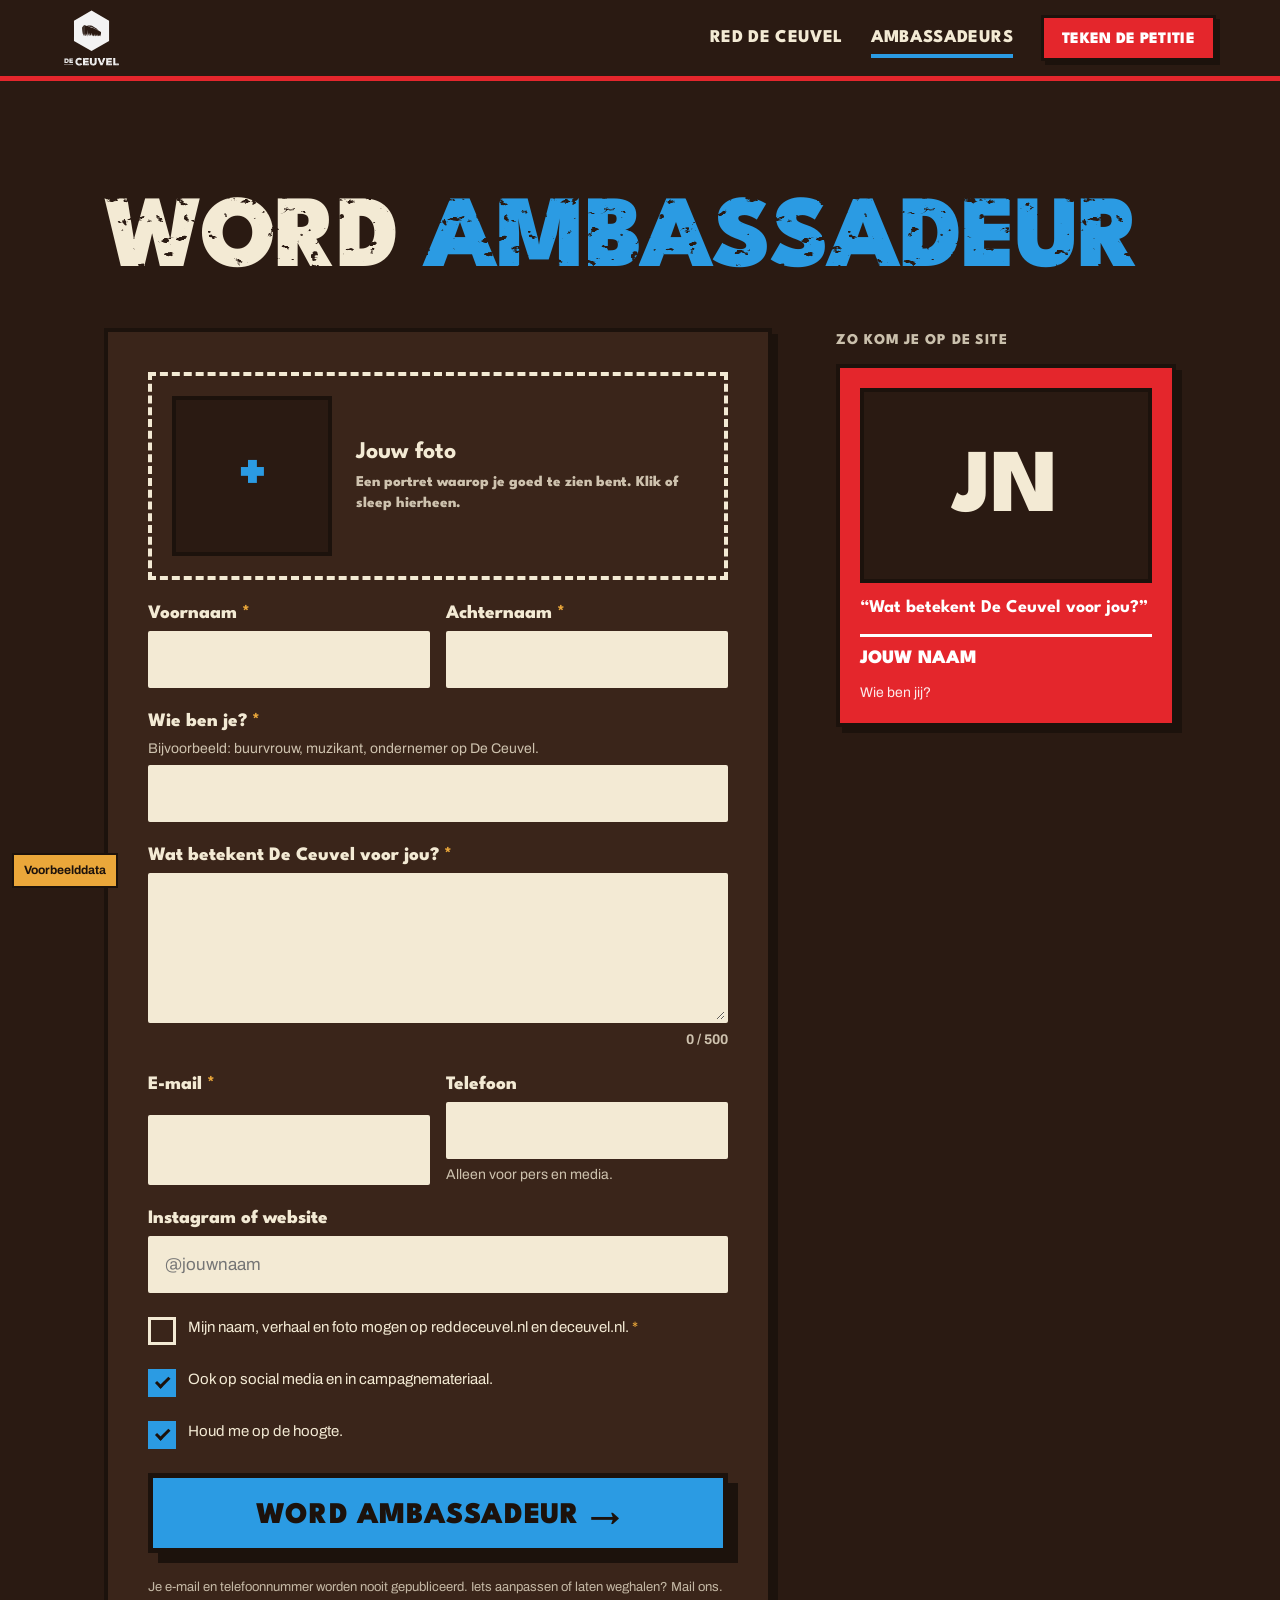
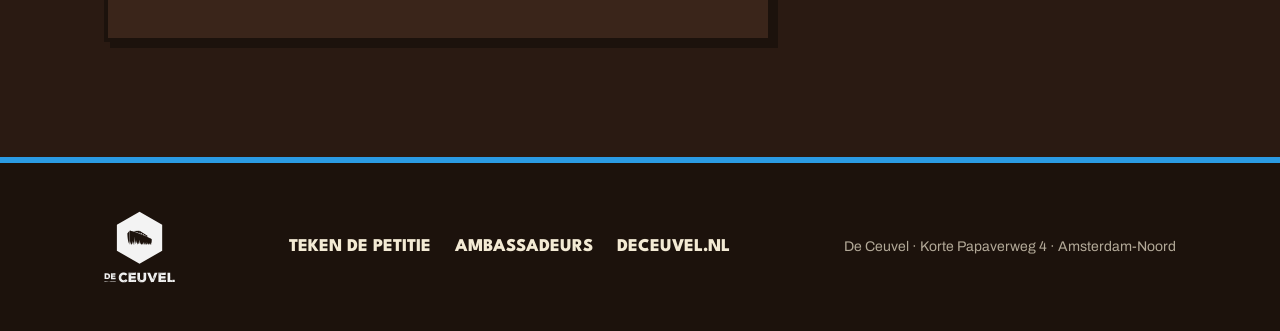
==== commit 71a8194e: "Herontwerp: kleuren uit het Red de Ceuvel-beeld, veel minder tekst, petitie via petities.nl - Huisst" ====
--- a/aanmelden.html
+++ b/aanmelden.html
@@ -3,42 +3,27 @@
 <head>
 <meta charset="utf-8">
 <meta name="viewport" content="width=device-width, initial-scale=1">
-<title>Meld je aan als ambassadeur — Red de Ceuvel</title>
-<meta name="description" content="Meld je aan als ambassadeur van De Ceuvel: upload je foto en vertel wat De Ceuvel voor jou betekent.">
-<meta name="theme-color" content="#152326">
+<title>Word ambassadeur — Red de Ceuvel</title>
+<meta name="description" content="Word ambassadeur van De Ceuvel en deel wat deze plek voor jou betekent.">
+<meta name="theme-color" content="#2a1a12">
 <link rel="icon" href="assets/img/favicon.svg" type="image/svg+xml">
 <link rel="preconnect" href="https://fonts.googleapis.com"><link rel="preconnect" href="https://fonts.gstatic.com" crossorigin>
-<link rel="stylesheet" href="https://fonts.googleapis.com/css2?family=Archivo:wght@400;500;600;700&family=League+Spartan:wght@700;800;900&display=swap">
-<link rel="stylesheet" href="https://fonts.googleapis.com/css2?family=Big+Shoulders+Stencil+Display:wght@800&display=swap">
-<link rel="stylesheet" href="assets/css/style.css">
+<link rel="stylesheet" href="https://fonts.googleapis.com/css2?family=Archivo:wght@400;500;700&family=League+Spartan:wght@700;800;900&display=swap">
+<link rel="stylesheet" href="assets/css/style.css?v=3">
 </head>
-<body data-pagina="word-ambassadeur">
-<main>
-  <header class="pkop rdc-korrel" style="padding-bottom:var(--space-8)">
-    <div class="binnen">
-      <div class="rdc-leus rdc-leus-m">
-        <p class="rdc-leus-kicker">Aanmelden · ambassadeur</p>
-        <h1 class="rdc-leus-titel rdc-grit">Zet je gezicht<br>op <em>De Ceuvel</em></h1>
-      </div>
-      <p class="intro">Vul je gegevens in en kijk rechts hoe je kaart op de site komt te staan. We lezen elk verhaal en plaatsen het zo snel mogelijk.</p>
-    </div>
-  </header>
-
-  <section class="sectie" style="padding-top:var(--space-6)">
-    <div class="binnen aanmeld-grid">
+<body data-pagina="ambassadeurs">
+<main class="sectie">
+  <div class="binnen">
+    <h1 class="titel verf" style="margin-bottom:40px">Word <em>ambassadeur</em></h1>
+    <div class="aanmeld-grid">
       <div class="plaat" id="formulier-plaat">
         <form class="formulier" id="amb-form" novalidate>
-          <!-- FOTO bovenaan -->
           <div class="veld">
-            <span class="veld-label">Jouw foto</span>
             <label class="foto-drop" id="foto-drop">
-              <input type="file" id="foto" accept="image/jpeg,image/png,image/webp,image/heic" aria-describedby="foto-hulp">
-              <span class="foto-drop-poort" id="foto-poort" aria-hidden="true">+</span>
-              <span><strong id="foto-titel">Sleep je foto hierheen of klik</strong><span id="foto-hulp">Een portret waarop je gezicht goed te zien is. Vierkant of liggend werkt het best. We verkleinen hem automatisch.</span></span>
+              <input type="file" id="foto" accept="image/*">
+              <span class="foto-drop-vak" id="foto-vak" aria-hidden="true">+</span>
+              <span><strong id="foto-titel">Jouw foto</strong><span>Een portret waarop je goed te zien bent. Klik of sleep hierheen.</span></span>
             </label>
-            <details style="font-size:14px;color:var(--ink-muted)"><summary style="cursor:pointer">Liever een link naar je foto (Dropbox, Drive)?</summary>
-              <div class="veld" style="margin-top:var(--space-3)"><input id="fotoLink" name="fotoLink" type="url" placeholder="https://…" maxlength="400"></div>
-            </details>
           </div>
 
           <div class="rij-2">
@@ -48,111 +33,93 @@
 
           <div class="veld">
             <label for="wie">Wie ben je? <span class="verplicht">*</span></label>
-            <p class="hulp">Wat doe je, of hoe ben je verbonden met De Ceuvel? Bijvoorbeeld: muzikant, buurvrouw, oprichter van…</p>
+            <p class="hulp">Bijvoorbeeld: buurvrouw, muzikant, ondernemer op De Ceuvel.</p>
             <input id="wie" name="wie" required maxlength="120">
           </div>
 
           <div class="veld">
             <label for="verhaal">Wat betekent De Ceuvel voor jou? <span class="verplicht">*</span></label>
-            <p class="hulp">Een herinnering, een reden, een gevoel. Schrijf zoals je praat. Maximaal 500 tekens.</p>
             <textarea id="verhaal" name="verhaal" required maxlength="500"></textarea>
-            <span class="teken-teller" data-voor="verhaal">0 / 500</span>
+            <span class="teken-teller" id="tekens">0 / 500</span>
           </div>
 
           <div class="rij-2">
-            <div class="veld"><label for="email">E-mail <span class="verplicht">*</span></label><input id="email" name="email" type="email" autocomplete="email" required maxlength="120"><p class="hulp">Wordt niet gepubliceerd.</p></div>
-            <div class="veld"><label for="telefoon">Telefoon</label><input id="telefoon" name="telefoon" type="tel" autocomplete="tel" maxlength="30"><p class="hulp">Alleen als we je willen bereiken voor pers of media.</p></div>
+            <div class="veld"><label for="email">E-mail <span class="verplicht">*</span></label><input id="email" name="email" type="email" autocomplete="email" required maxlength="120"></div>
+            <div class="veld"><label for="telefoon">Telefoon</label><input id="telefoon" name="telefoon" type="tel" autocomplete="tel" maxlength="30"><p class="hulp">Alleen voor pers en media.</p></div>
           </div>
 
-          <div class="veld"><label for="link">Instagram of website</label><input id="link" name="link" placeholder="@jouwnaam of https://…" maxlength="200"><p class="hulp">Dan kunnen we je taggen of naar je linken.</p></div>
+          <div class="veld"><label for="link">Instagram of website</label><input id="link" name="link" placeholder="@jouwnaam" maxlength="200"></div>
 
-          <div class="veld" style="gap:var(--space-4)">
-            <span class="veld-label">Toestemming</span>
-            <label class="vink"><input type="checkbox" name="toestemmingWebsite" required><span>Ik geef toestemming om mijn naam, verhaal en (als ik die meestuur) foto op reddeceuvel.nl en deceuvel.nl te publiceren. <span class="verplicht">*</span></span></label>
-            <label class="vink"><input type="checkbox" name="toestemmingSocial" checked><span>Mijn naam en verhaal mogen ook gedeeld worden op social media en in campagnemateriaal.</span></label>
-            <label class="vink"><input type="checkbox" name="updates" checked><span>Houd me op de hoogte van de campagne.</span></label>
-          </div>
+          <label class="vink"><input type="checkbox" name="toestemmingWebsite" required><span>Mijn naam, verhaal en foto mogen op reddeceuvel.nl en deceuvel.nl. <span class="verplicht">*</span></span></label>
+          <label class="vink"><input type="checkbox" name="toestemmingSocial" checked><span>Ook op social media en in campagnemateriaal.</span></label>
+          <label class="vink"><input type="checkbox" name="updates" checked><span>Houd me op de hoogte.</span></label>
           <div class="hp" aria-hidden="true"><label>Laat leeg <input name="website_hp" tabindex="-1" autocomplete="off"></label></div>
 
           <p class="fout" id="fout" hidden></p>
-          <button class="rdc-btn rdc-btn-oker rdc-btn-xl rdc-btn-pijl" type="submit" style="width:100%">Word ambassadeur</button>
-          <p class="privacy">Wil je later iets aanpassen of je verhaal laten weghalen? Mail ons, dan regelen we het.</p>
+          <button class="knop knop-blauw knop-xl" type="submit" style="width:100%">Word ambassadeur</button>
+          <p class="privacy">Je e-mail en telefoonnummer worden nooit gepubliceerd. Iets aanpassen of laten weghalen? Mail ons.</p>
         </form>
       </div>
-
       <aside>
-        <p class="label voorbeeld-label">Zo kom je op de site</p>
+        <p class="label" id="voorbeeld-label">Zo kom je op de site</p>
         <div id="voorbeeld"></div>
       </aside>
     </div>
-  </section>
+  </div>
 </main>
 
 <template id="bedankt-tpl">
   <div class="bedankt">
-    <span class="rdc-stamp rdc-stamp-oker rdc-grit-licht">Ambassadeur<span class="rdc-stamp-sub">Welkom aan boord</span></span>
-    <h2>Dank je, <span data-naam></span>.</h2>
-    <p>We hebben je verhaal ontvangen. We lezen het en zetten het zo snel mogelijk online. Daarna kun je het delen.</p>
-    <p class="label">Maak het nu al groter</p>
+    <span class="stempel verf">Ambassadeur<small>Welkom</small></span>
+    <h2 class="titel-m">Dank je, <span data-naam></span></h2>
+    <p>We lezen je verhaal en zetten het zo snel mogelijk online.</p>
     <div class="deelrij" id="deelrij"></div>
-    <a class="rdc-btn rdc-btn-oker rdc-btn-pijl" href="petitie.html">Teken ook de petitie</a>
+    <a class="knop knop-rood" href="petitie.html">Teken ook de petitie</a>
   </div>
 </template>
 
-<script src="assets/js/config.js"></script>
-<script src="assets/js/api.js"></script>
-<script src="assets/js/main.js"></script>
+<script src="assets/js/config.js?v=3"></script>
+<script src="assets/js/api.js?v=3"></script>
+<script src="assets/js/main.js?v=3"></script>
 <script>
 (function () {
-  var form = document.getElementById("amb-form");
-  var fout = document.getElementById("fout");
-  var voorbeeld = document.getElementById("voorbeeld");
-  var fotoData = "";
+  var form = document.getElementById("amb-form"), fout = document.getElementById("fout");
+  var voorbeeld = document.getElementById("voorbeeld"), fotoData = "";
+  function w(n) { var el = form.elements[n]; return el ? el.value.trim() : ""; }
 
-  function waarde(n) { var el = form.elements[n]; return el ? el.value.trim() : ""; }
   function ververs() {
-    var naam = (waarde("voornaam") + " " + waarde("achternaam")).trim();
     voorbeeld.innerHTML = RDC.ambKaart({
-      naam: naam || "Jouw naam",
-      wie: waarde("wie") || "Wie ben jij?",
-      verhaal: waarde("verhaal") || "Wat betekent De Ceuvel voor jou? Begin met typen, dan verschijnt je verhaal hier.",
-      foto: ""
-    }, 0, { groot: true });
-    if (fotoData) {
-      var poort = voorbeeld.querySelector(".amb-poort");
-      poort.innerHTML = '<img alt="Jouw foto" src="' + fotoData + '">';
-    }
+      naam: (w("voornaam") + " " + w("achternaam")).trim() || "Jouw naam",
+      wie: w("wie") || "Wie ben jij?",
+      verhaal: w("verhaal") || "Wat betekent De Ceuvel voor jou?",
+      foto: fotoData
+    }, 1);
   }
   form.addEventListener("input", ververs);
   ververs();
 
-  // tekenteller
-  var ta = document.getElementById("verhaal"), tt = document.querySelector('[data-voor="verhaal"]');
+  var ta = document.getElementById("verhaal"), tt = document.getElementById("tekens");
   ta.addEventListener("input", function () { tt.textContent = ta.value.length + " / 500"; tt.classList.toggle("bijna", ta.value.length > 450); });
 
-  // foto: verkleinen in de browser naar max 1000px JPEG
-  var input = document.getElementById("foto"), drop = document.getElementById("foto-drop"), poort = document.getElementById("foto-poort"), titel = document.getElementById("foto-titel");
-  ["dragenter", "dragover"].forEach(function (ev) { drop.addEventListener(ev, function () { drop.classList.add("sleep"); }); });
-  ["dragleave", "drop"].forEach(function (ev) { drop.addEventListener(ev, function () { drop.classList.remove("sleep"); }); });
+  // foto verkleinen in de browser (max 1000px, JPEG)
+  var input = document.getElementById("foto"), drop = document.getElementById("foto-drop"), vak = document.getElementById("foto-vak"), titel = document.getElementById("foto-titel");
+  ["dragenter", "dragover"].forEach(function (e) { drop.addEventListener(e, function () { drop.classList.add("sleep"); }); });
+  ["dragleave", "drop"].forEach(function (e) { drop.addEventListener(e, function () { drop.classList.remove("sleep"); }); });
   input.addEventListener("change", function () {
-    var file = input.files && input.files[0];
-    if (!file) return;
-    if (!/^image\//.test(file.type)) { titel.textContent = "Dat is geen afbeelding. Probeer een JPG of PNG."; return; }
+    var file = input.files && input.files[0]; if (!file) return;
     titel.textContent = "Foto verwerken…";
     var img = new Image(), url = URL.createObjectURL(file);
     img.onload = function () {
-      var max = 1000, s = Math.min(1, max / Math.max(img.width, img.height));
-      var c = document.createElement("canvas");
+      var s = Math.min(1, 1000 / Math.max(img.width, img.height)), c = document.createElement("canvas");
       c.width = Math.round(img.width * s); c.height = Math.round(img.height * s);
       c.getContext("2d").drawImage(img, 0, 0, c.width, c.height);
       fotoData = c.toDataURL("image/jpeg", 0.85);
       URL.revokeObjectURL(url);
-      poort.style.backgroundImage = "url(" + fotoData + ")";
-      poort.textContent = ""; poort.classList.add("heeft-foto");
-      titel.textContent = "Mooi. Klik om een andere te kiezen.";
+      vak.style.backgroundImage = "url(" + fotoData + ")"; vak.textContent = "";
+      titel.textContent = "Mooi. Klik om te wisselen.";
       ververs();
     };
-    img.onerror = function () { titel.textContent = "Deze foto kunnen we niet lezen. Probeer een JPG of PNG."; };
+    img.onerror = function () { titel.textContent = "Deze foto lukt niet. Probeer een JPG of PNG."; };
     img.src = url;
   });
 
@@ -161,37 +128,30 @@
     fout.hidden = true;
     if (!form.checkValidity()) {
       var eerste = form.querySelector(":invalid");
-      fout.textContent = eerste && eerste.name === "toestemmingWebsite"
-        ? "We hebben je toestemming nodig om je verhaal te publiceren."
-        : "Vul alle velden met een * in.";
-      fout.hidden = false;
-      if (eerste) eerste.focus();
-      return;
+      fout.textContent = eerste && eerste.name === "toestemmingWebsite" ? "Zonder toestemming kunnen we je verhaal niet plaatsen." : "Vul alle velden met een * in.";
+      fout.hidden = false; if (eerste) eerste.focus(); return;
     }
     var knop = form.querySelector("button[type=submit]");
     knop.disabled = true; knop.textContent = "Versturen…";
-    RDC.api.verstuur({
+    RDC.api.aanmelden({
       type: "ambassadeur",
-      voornaam: waarde("voornaam"), achternaam: waarde("achternaam"), wie: waarde("wie"),
-      verhaal: waarde("verhaal"), email: waarde("email"), telefoon: waarde("telefoon"), link: waarde("link"),
-      foto: fotoData, fotoLink: waarde("fotoLink"),
+      voornaam: w("voornaam"), achternaam: w("achternaam"), wie: w("wie"), verhaal: w("verhaal"),
+      email: w("email"), telefoon: w("telefoon"), link: w("link"), foto: fotoData,
       toestemmingWebsite: form.elements.toestemmingWebsite.checked,
       toestemmingSocial: form.elements.toestemmingSocial.checked,
       updates: form.elements.updates.checked,
-      website_hp: waarde("website_hp")
+      website_hp: w("website_hp")
     }).then(function (r) {
       if (!r || !r.ok) throw new Error((r && r.error) || "Er ging iets mis.");
-      var plaat = document.getElementById("formulier-plaat");
-      var voornaam = waarde("voornaam");
+      var plaat = document.getElementById("formulier-plaat"), naam = w("voornaam");
       plaat.innerHTML = document.getElementById("bedankt-tpl").innerHTML;
-      plaat.querySelector("[data-naam]").textContent = voornaam;
-      RDC.deelknoppen(plaat.querySelector("#deelrij"), "Ik ben ambassadeur van De Ceuvel. Wat betekent deze plek voor jou?", RDC_CONFIG.SITE_URL + "/word-ambassadeur.html");
-      document.querySelector(".voorbeeld-label").textContent = "Jouw kaart · wacht op goedkeuring";
+      plaat.querySelector("[data-naam]").textContent = naam;
+      RDC.deelknoppen(plaat.querySelector("#deelrij"), "Ik ben ambassadeur van De Ceuvel. Word jij het ook?", RDC_CONFIG.SITE_URL + "/ambassadeurs.html");
+      document.getElementById("voorbeeld-label").textContent = "Jouw kaart · wacht op goedkeuring";
       window.scrollTo({ top: 0, behavior: "smooth" });
     }).catch(function (err) {
       fout.textContent = err.message || "Er ging iets mis. Probeer het opnieuw.";
-      fout.hidden = false;
-      knop.disabled = false; knop.textContent = "Word ambassadeur";
+      fout.hidden = false; knop.disabled = false; knop.textContent = "Word ambassadeur";
     });
   });
 })();
--- a/assets/css/style.css
+++ b/assets/css/style.css
@@ -1,367 +1,220 @@
 /* =========================================================================
    Red de Ceuvel — reddeceuvel.nl
-   Huisstijl: "Red de Ceuvel" design system (thema Staal standaard, Papier voor lange tekst)
+   Kleuren uit het geschilderde "Red de Ceuvel"-beeld: seinrood, hemelsblauw,
+   gebroken wit, oker, zeegroen op roestbruin.
    ========================================================================= */
-
-/* ---------- tokens ---------- */
 :root {
-  --surface: #152326; --surface-raised: #1f3236; --line: #3b5459;
-  --ink: #ece4cf; --ink-muted: #a9bab6;
-  --oker: #e4bd4f; --on-oker: #152326;
-  --sein: #d63a33; --on-sein: #ffffff; --sein-tekst: #ff7a66;
-  --mos: #8fbf3a; --on-mos: #101b1d;
-  --staal: #3e6068; --on-staal: #ece4cf;
-  --roest: #8a4524; --korstmos: #d9d2b2;
-  --accent-tekst: var(--oker);
-  --shadow-plaat: 5px 5px 0 #3e6068;
-  --focus-ring: 0 0 0 3px #152326, 0 0 0 6px #e4bd4f;
+  --rood: #e4262c;
+  --rood-donker: #c41d23;
+  --blauw: #2b9be3;
+  --creme: #f3ead4;
+  --oker: #eaa73a;
+  --groen: #1f7a6c;
+  --roest: #7a3b1d;
+  --bruin: #2a1a12;
+  --bruin-2: #3a251a;
+  --inkt: #1c120c;
 
   --font-display: "League Spartan", "Futura", "Avenir Next", sans-serif;
-  --font-stencil: "Big Shoulders Stencil Display", "Big Shoulders Stencil", "Impact", sans-serif;
   --font-sans: "Archivo", "Helvetica Neue", Arial, sans-serif;
-
-  --space-1: 4px; --space-2: 8px; --space-3: 12px; --space-4: 16px; --space-6: 24px; --space-8: 32px; --space-12: 48px;
-  --radius-0: 0; --radius-sm: 2px; --radius-full: 9999px;
-  --stroke-haar: 1px; --stroke-plaat: 3px; --stroke-las: 6px;
   --max: 1200px;
   --rand: clamp(20px, 5vw, 64px);
+  --plaat: 6px 6px 0 var(--inkt);
 }
-.thema-papier {
-  --surface: #ece4cf; --surface-raised: #f7f2e4; --line: #b9ad8c;
-  --ink: #101b1d; --ink-muted: #4a5856;
-  --sein: #b3282d; --on-sein: #f7f2e4; --sein-tekst: #9b2a24;
-  --mos: #3f6a1c; --on-mos: #f7f2e4;
-  --staal: #2f4b52;
-  --accent-tekst: var(--roest);
-  --shadow-plaat: 5px 5px 0 #101b1d;
-  --focus-ring: 0 0 0 3px #ece4cf, 0 0 0 6px #101b1d;
-  background: var(--surface); color: var(--ink);
-}
-
-/* ---------- basis ---------- */
+
 *, *::before, *::after { box-sizing: border-box; }
 html { scroll-behavior: smooth; -webkit-text-size-adjust: 100%; }
-body { margin: 0; font-family: var(--font-sans); font-size: 17px; line-height: 1.6; background: var(--surface); color: var(--ink); overflow-x: hidden; }
+body { margin: 0; font-family: var(--font-sans); font-size: 18px; line-height: 1.6; background: var(--bruin); color: var(--creme); overflow-x: hidden; }
 img { max-width: 100%; display: block; }
-a { color: var(--accent-tekst); text-underline-offset: 3px; }
-a:focus-visible, button:focus-visible, input:focus-visible, textarea:focus-visible, select:focus-visible, label:focus-within { outline: none; box-shadow: var(--focus-ring); }
+a { color: inherit; text-underline-offset: 3px; }
+:focus-visible { outline: 4px solid var(--oker); outline-offset: 3px; }
 .sr { position: absolute; width: 1px; height: 1px; overflow: hidden; clip: rect(0 0 0 0); white-space: nowrap; }
 .binnen { max-width: var(--max); margin: 0 auto; padding: 0 var(--rand); }
-.label { font-family: var(--font-stencil); font-weight: 800; font-size: 14px; line-height: 1; letter-spacing: .14em; text-transform: uppercase; color: var(--ink-muted); margin: 0 0 var(--space-3); }
-.intro { font-size: clamp(19px, 2vw, 22px); line-height: 1.45; font-weight: 500; }
-.kop { font-family: var(--font-display); font-weight: 800; font-size: clamp(30px, 4vw, 44px); line-height: 1; letter-spacing: -.01em; margin: 0 0 var(--space-4); }
-.kop-s { font-family: var(--font-display); font-weight: 700; font-size: 24px; line-height: 1.1; margin: 0 0 var(--space-3); }
-.sectie { padding: clamp(64px, 9vw, 128px) 0; position: relative; }
-
-/* ---------- textuur: grit & korrel (uit het design system) ---------- */
-.rdc-grit { -webkit-mask-image: url("[data-uri]"); mask-image: url("[data-uri]"); -webkit-mask-size: 320px 320px; mask-size: 320px 320px; }
-.rdc-grit-licht { -webkit-mask-image: url("[data-uri]"); mask-image: url("[data-uri]"); -webkit-mask-size: 320px 320px; mask-size: 320px 320px; }
-.rdc-korrel { position: relative; isolation: isolate; }
-.rdc-korrel::after { content: ""; position: absolute; inset: 0; pointer-events: none; background-image: url("[data-uri]"); background-size: 240px 240px; opacity: .35; mix-blend-mode: multiply; z-index: 1; }
-.rdc-korrel > * { position: relative; z-index: 2; }
-
-/* klinknagelrij */
-.nagelrij { height: 24px; background-image: radial-gradient(circle at 12px 50%, var(--korstmos) 0 4px, transparent 4.5px); background-size: 24px 100%; }
-.nagelrij-sein { background-color: var(--sein); height: 28px; }
-
-/* ---------- componenten (design system) ---------- */
-.rdc-leus { margin: 0; }
-.rdc-leus-kicker { display: inline-flex; align-items: center; gap: var(--space-2); font-family: var(--font-stencil); font-weight: 800; font-size: 15px; line-height: 1; letter-spacing: .14em; text-transform: uppercase; color: var(--accent-tekst); margin-bottom: var(--space-4); }
-.rdc-leus-kicker::before { content: ""; width: 10px; height: 10px; border-radius: var(--radius-full); background: currentColor; }
-.rdc-leus-titel { display: block; margin: 0; font-family: var(--font-display); font-weight: 900; text-transform: uppercase; letter-spacing: -.015em; line-height: .92; color: var(--ink); font-size: clamp(44px, 7vw, 88px); }
-.rdc-leus-xl .rdc-leus-titel { font-size: clamp(64px, 12vw, 168px); line-height: .88; letter-spacing: -.02em; }
-.rdc-leus-m .rdc-leus-titel { font-size: clamp(36px, 5vw, 56px); }
-.rdc-leus-titel em { font-style: normal; color: var(--accent-tekst); }
-.rdc-leus-balk { display: block; height: var(--stroke-las); width: 96px; background: var(--sein); margin-top: var(--space-6); }
-
-.rdc-btn { display: inline-flex; align-items: center; justify-content: center; gap: var(--space-2); min-height: 52px; padding: 0 var(--space-6); border: var(--stroke-plaat) solid var(--ink); border-radius: 0; font-family: var(--font-display); font-weight: 800; font-size: 17px; line-height: 1; letter-spacing: .04em; text-transform: uppercase; text-decoration: none; cursor: pointer; box-shadow: var(--shadow-plaat); transition: transform .08s, box-shadow .08s; padding-top: 3px; }
-.rdc-btn:hover { transform: translate(-2px, -2px); box-shadow: 7px 7px 0 var(--staal); }
-.rdc-btn:active { transform: translate(3px, 3px); box-shadow: none; }
-.rdc-btn-oker { background: var(--oker); color: var(--on-oker); border-color: var(--on-oker); }
-.rdc-btn-sein { background: var(--sein); color: var(--on-sein); border-color: var(--sein); }
-.rdc-btn-mos { background: var(--mos); color: var(--on-mos); border-color: var(--mos); }
-.rdc-btn-ghost { background: transparent; color: var(--ink); box-shadow: none; }
-.rdc-btn-ghost:hover { box-shadow: none; background: rgba(236,228,207,.08); }
-.rdc-btn-pijl::after { content: "→"; font-family: var(--font-sans); font-weight: 700; transition: transform .15s; }
-.rdc-btn-pijl:hover::after { transform: translateX(4px); }
-.rdc-btn[disabled] { opacity: .5; cursor: wait; box-shadow: none; transform: none; }
-.rdc-btn-xl { min-height: 76px; font-size: clamp(20px, 2.4vw, 28px); padding: 4px var(--space-8) 0; border-width: 4px; box-shadow: 8px 8px 0 var(--staal); }
-.rdc-btn-xl:hover { box-shadow: 11px 11px 0 var(--staal); }
-.thema-papier .rdc-btn:hover { box-shadow: 7px 7px 0 #101b1d; }
-
-.rdc-stamp { display: inline-flex; flex-direction: column; align-items: center; padding: var(--space-1) var(--space-3) var(--space-2); border: 4px solid currentColor; font-family: var(--font-stencil); font-weight: 800; font-size: 32px; line-height: 1; letter-spacing: .06em; text-transform: uppercase; transform: rotate(-4deg); }
-.rdc-stamp-sub { font-size: 12px; letter-spacing: .2em; margin-top: var(--space-1); padding-top: var(--space-1); border-top: 2px solid currentColor; width: 100%; text-align: center; }
-.rdc-stamp-sein { color: var(--sein-tekst); }
-.rdc-stamp-oker { color: var(--accent-tekst); }
-.rdc-stamp-mos { color: var(--mos); }
-
-.rdc-tag { display: inline-flex; align-items: center; gap: var(--space-2); height: 30px; padding: 2px var(--space-3) 0 var(--space-2); background: var(--surface-raised); border: 2px solid var(--line); color: var(--ink); font-family: var(--font-stencil); font-weight: 800; font-size: 14px; letter-spacing: .14em; text-transform: uppercase; }
-.rdc-tag-nagel { width: 10px; height: 10px; border-radius: var(--radius-full); background: var(--ink-muted); margin-top: -2px; }
-.rdc-tag-mos .rdc-tag-nagel { background: var(--mos); }
-.rdc-tag-oker .rdc-tag-nagel { background: var(--oker); }
-.rdc-tag-sein .rdc-tag-nagel { background: var(--sein); }
-
-.rdc-counter { padding: var(--space-6); background: var(--surface-raised); border: var(--stroke-plaat) solid var(--ink); box-shadow: var(--shadow-plaat); }
-.rdc-counter-kop { display: flex; align-items: baseline; gap: var(--space-2); flex-wrap: wrap; }
-.rdc-counter-getal { font-family: var(--font-display); font-weight: 900; font-size: clamp(48px, 6vw, 72px); line-height: .9; letter-spacing: -.02em; color: var(--accent-tekst); font-variant-numeric: tabular-nums; }
-.rdc-counter-doel { font-size: 14px; font-weight: 500; color: var(--ink-muted); }
-.rdc-counter-balk { position: relative; height: 22px; margin: var(--space-4) 0 var(--space-3); background: var(--line); }
-.rdc-counter-vul { position: absolute; inset: 0 auto 0 0; background-color: var(--mos); background-image: radial-gradient(circle at 12px 50%, var(--korstmos) 0 3px, transparent 3.5px); background-size: 24px 100%; transition: width 1.4s cubic-bezier(.2,.7,.2,1); }
-.rdc-counter-voet { display: flex; justify-content: space-between; gap: var(--space-4); font-family: var(--font-stencil); font-weight: 800; font-size: 14px; letter-spacing: .14em; text-transform: uppercase; color: var(--ink-muted); }
-.rdc-counter-voet b { color: var(--sein-tekst); font-weight: 800; }
+.sectie { padding: clamp(64px, 9vw, 120px) 0; position: relative; }
+
+/* koppen: dik, kapitalen, strak */
+.titel { font-family: var(--font-display); font-weight: 900; text-transform: uppercase; letter-spacing: -.02em; line-height: .9; margin: 0; font-size: clamp(48px, 8vw, 112px); }
+.titel-m { font-family: var(--font-display); font-weight: 900; text-transform: uppercase; letter-spacing: -.015em; line-height: .92; margin: 0; font-size: clamp(36px, 5vw, 64px); }
+.titel em, .titel-m em { font-style: normal; color: var(--blauw); }
+.lead { font-size: clamp(20px, 2.1vw, 24px); line-height: 1.45; font-weight: 500; max-width: 720px; }
+
+/* afgebladderde verf (masker) voor grote letters en stempels */
+.verf { -webkit-mask-image: url("[data-uri]"); mask-image: url("[data-uri]"); -webkit-mask-size: 320px 320px; mask-size: 320px 320px; }
+
+/* ---------- knoppen ---------- */
+.knop { display: inline-flex; align-items: center; justify-content: center; gap: 10px; min-height: 56px; padding: 4px 28px 0; border: 4px solid var(--inkt); font-family: var(--font-display); font-weight: 900; font-size: 19px; line-height: 1; letter-spacing: .02em; text-transform: uppercase; text-decoration: none; cursor: pointer; box-shadow: var(--plaat); transition: transform .08s, box-shadow .08s; background: var(--creme); color: var(--inkt); }
+.knop:hover { transform: translate(-2px, -2px); box-shadow: 8px 8px 0 var(--inkt); }
+.knop:active { transform: translate(4px, 4px); box-shadow: none; }
+.knop::after { content: "→"; font-family: var(--font-sans); font-weight: 700; transition: transform .15s; }
+.knop:hover::after { transform: translateX(4px); }
+.knop-rood { background: var(--rood); color: #fff; }
+.knop-blauw { background: var(--blauw); color: var(--inkt); }
+.knop-oker { background: var(--oker); color: var(--inkt); }
+.knop-xl { min-height: 80px; font-size: clamp(22px, 2.6vw, 30px); padding: 6px 40px 0; border-width: 5px; box-shadow: 10px 10px 0 var(--inkt); }
+.knop-xl:hover { box-shadow: 13px 13px 0 var(--inkt); }
+.knop[disabled] { opacity: .5; cursor: wait; transform: none; box-shadow: none; }
+
+/* ---------- stempel ---------- */
+.stempel { display: inline-flex; flex-direction: column; align-items: center; padding: 6px 16px 10px; border: 5px solid currentColor; font-family: var(--font-display); font-weight: 900; font-size: clamp(30px, 3.6vw, 48px); line-height: 1; letter-spacing: .02em; text-transform: uppercase; transform: rotate(-6deg); color: var(--rood); }
+.stempel small { font-size: .36em; letter-spacing: .18em; margin-top: 6px; padding-top: 6px; border-top: 3px solid currentColor; width: 100%; text-align: center; }
 
 /* ---------- header ---------- */
-.kop-balk { position: sticky; top: 0; z-index: 50; display: flex; align-items: center; justify-content: space-between; gap: var(--space-6); padding: var(--space-3) var(--rand); background: rgba(21,35,38,.92); backdrop-filter: blur(8px); -webkit-backdrop-filter: blur(8px); border-bottom: var(--stroke-plaat) solid var(--oker); }
-.kop-logo { text-decoration: none; color: var(--oker); font-family: var(--font-display); font-weight: 900; text-transform: uppercase; font-size: 22px; line-height: .86; letter-spacing: -.01em; padding-top: 4px; }
-.kop-nav { display: flex; align-items: center; gap: var(--space-6); }
-.kop-nav a:not(.rdc-btn) { color: var(--ink); text-decoration: none; font-family: var(--font-stencil); font-weight: 800; font-size: 16px; letter-spacing: .12em; text-transform: uppercase; padding: 6px 0; border-bottom: 3px solid transparent; }
-.kop-nav a:not(.rdc-btn):hover, .kop-nav a[aria-current] { border-bottom-color: var(--oker); color: var(--oker); }
-.kop-cta { min-height: 44px; font-size: 15px; padding: 3px var(--space-4) 0; }
+.kop-balk { position: sticky; top: 0; z-index: 50; display: flex; align-items: center; justify-content: space-between; gap: 24px; padding: 10px var(--rand); background: var(--bruin); border-bottom: 5px solid var(--rood); }
+.kop-logo { display: flex; align-items: center; gap: 12px; text-decoration: none; }
+.kop-logo img { height: 56px; width: auto; }
+.kop-nav { display: flex; align-items: center; gap: 28px; }
+.kop-nav a:not(.knop) { text-decoration: none; font-family: var(--font-display); font-weight: 800; font-size: 18px; text-transform: uppercase; letter-spacing: .02em; padding: 6px 0 2px; border-bottom: 4px solid transparent; }
+.kop-nav a:not(.knop):hover, .kop-nav a[aria-current] { border-bottom-color: var(--blauw); }
+.kop-nav .knop { min-height: 46px; font-size: 16px; padding: 3px 18px 0; box-shadow: 4px 4px 0 var(--inkt); border-width: 3px; }
+.kop-nav .knop::after { display: none; }
 .kop-menu-knop { display: none; background: none; border: 0; padding: 10px; cursor: pointer; }
-.kop-menu-knop span:not(.sr) { display: block; width: 28px; height: 3px; background: var(--ink); margin: 5px 0; transition: transform .2s, opacity .2s; }
-@media (max-width: 900px) {
+.kop-menu-knop span:not(.sr) { display: block; width: 28px; height: 4px; background: var(--creme); margin: 5px 0; transition: transform .2s, opacity .2s; }
+@media (max-width: 760px) {
   .kop-menu-knop { display: block; }
-  .kop-nav { position: fixed; inset: 64px 0 auto 0; flex-direction: column; align-items: stretch; gap: 0; padding: var(--space-4) var(--rand) var(--space-8); background: var(--surface); border-bottom: var(--stroke-las) solid var(--oker); transform: translateY(-120%); transition: transform .25s; z-index: -1; }
+  .kop-nav { position: fixed; inset: 71px 0 auto 0; flex-direction: column; align-items: stretch; gap: 0; padding: 12px var(--rand) 32px; background: var(--bruin); border-bottom: 6px solid var(--rood); transform: translateY(-130%); transition: transform .25s; z-index: -1; }
   .kop-balk.open .kop-nav { transform: none; }
-  .kop-nav a:not(.rdc-btn) { font-size: 26px; padding: var(--space-3) 0; border-bottom: 1px solid var(--line); }
-  .kop-cta { margin-top: var(--space-6); }
-  .kop-balk.open .kop-menu-knop span:nth-child(1) { transform: translateY(8px) rotate(45deg); }
+  .kop-nav a:not(.knop) { font-size: 30px; padding: 14px 0 10px; border-bottom: 1px solid var(--bruin-2); }
+  .kop-nav .knop { margin-top: 24px; min-height: 60px; font-size: 20px; }
+  .kop-balk.open .kop-menu-knop span:nth-child(1) { transform: translateY(9px) rotate(45deg); }
   .kop-balk.open .kop-menu-knop span:nth-child(2) { opacity: 0; }
-  .kop-balk.open .kop-menu-knop span:nth-child(3) { transform: translateY(-8px) rotate(-45deg); }
+  .kop-balk.open .kop-menu-knop span:nth-child(3) { transform: translateY(-9px) rotate(-45deg); }
 }
 
-/* ---------- hero ---------- */
-.hero { position: relative; min-height: calc(100svh - 70px); display: grid; grid-template-rows: 1fr auto; overflow: hidden; }
-.hero-grond { position: relative; display: grid; grid-template-columns: minmax(0, 1.05fr) minmax(0, .95fr); align-items: end; gap: var(--space-8); padding: clamp(32px, 6vw, 80px) var(--rand) clamp(32px, 4vw, 56px); max-width: 1440px; margin: 0 auto; width: 100%; }
-.hero-woorden { position: relative; z-index: 3; }
-.hero-merk { font-family: var(--font-display); font-weight: 900; text-transform: uppercase; font-size: clamp(76px, 13.5vw, 210px); line-height: .84; letter-spacing: -.03em; color: var(--oker); margin: 0; }
-.hero-merk span { display: block; }
-.hero-merk span:last-child { color: var(--ink); }
-.hero-sub { margin: var(--space-6) 0 0; max-width: 520px; font-size: clamp(18px, 1.8vw, 21px); color: var(--ink-muted); font-weight: 500; }
-.hero-kunst { position: relative; align-self: stretch; min-height: 380px; }
-.hero-kunst svg { position: absolute; inset: 0; width: 100%; height: 100%; }
-.hero-stempel { position: absolute; right: 6%; top: 8%; z-index: 4; font-size: clamp(30px, 3.4vw, 46px); background: rgba(21,35,38,.6); animation: stempel 0.6s cubic-bezier(.3,1.6,.5,1) .9s both; }
-@keyframes stempel { from { transform: rotate(-14deg) scale(2.2); opacity: 0; } to { transform: rotate(-6deg) scale(1); opacity: 1; } }
-.hero-banner { position: relative; z-index: 3; background: var(--sein); color: var(--on-sein); }
-.hero-banner .nagelrij { height: 20px; background-color: transparent; }
-.hero-banner-tekst { margin: 0; padding: var(--space-3) var(--rand) var(--space-4); font-family: var(--font-display); font-weight: 900; text-transform: uppercase; font-size: clamp(24px, 4.2vw, 60px); line-height: .95; letter-spacing: -.015em; text-align: center; }
-.hero-banner-tekst em { font-style: normal; color: var(--oker); }
-@media (max-width: 860px) {
-  .hero-grond { grid-template-columns: 1fr; }
-  .hero { min-height: 0; }
-  .hero-grond { gap: var(--space-4); padding-top: var(--space-4); }
-  .hero-kunst { order: -1; min-height: 0; height: clamp(180px, 48vw, 320px); margin: 0 calc(var(--rand) * -1) 0 30%; }
-  .hero-stempel { top: auto; bottom: 8px; right: auto; left: -48%; font-size: 26px; }
-}
-.hero-in { animation: in .8s cubic-bezier(.2,.8,.2,1) both; }
-.hero-in-2 { animation-delay: .12s; } .hero-in-3 { animation-delay: .24s; }
-@keyframes in { from { opacity: 0; transform: translateY(24px); } to { opacity: 1; transform: none; } }
-
-/* ---------- pitch + CTA ---------- */
-.pitch { display: grid; grid-template-columns: minmax(0, 1.1fr) minmax(0, .9fr); gap: clamp(32px, 6vw, 96px); align-items: start; }
-.pitch p { margin: 0 0 var(--space-4); }
-.pitch-feiten { display: grid; gap: var(--space-4); margin: var(--space-8) 0 0; padding: 0; list-style: none; }
-.pitch-feiten li { display: grid; grid-template-columns: 22px 1fr; gap: var(--space-3); align-items: baseline; }
-.pitch-feiten li::before { content: ""; width: 12px; height: 12px; border-radius: 50%; background: var(--mos); transform: translateY(1px); }
-.pitch-feiten b { color: var(--ink); }
-@media (max-width: 860px) { .pitch { grid-template-columns: 1fr; } }
-
-.cta-blok { background: var(--oker); color: var(--on-oker); padding: clamp(32px, 5vw, 56px); position: relative; border: 4px solid var(--on-oker); box-shadow: 10px 10px 0 var(--staal); }
-.cta-blok .label { color: var(--on-oker); opacity: .8; }
-.cta-blok h2 { font-family: var(--font-display); font-weight: 900; text-transform: uppercase; font-size: clamp(40px, 5.4vw, 72px); line-height: .88; letter-spacing: -.02em; margin: 0 0 var(--space-4); }
-.cta-blok p { font-size: 18px; margin: 0 0 var(--space-6); font-weight: 500; }
-.cta-blok .rdc-btn-sein { box-shadow: 6px 6px 0 var(--on-oker); }
-.cta-blok .rdc-btn-sein:hover { box-shadow: 9px 9px 0 var(--on-oker); }
-.cta-blok [data-teller] .rdc-counter { margin-top: var(--space-6); background: rgba(21,35,38,.08); border-color: var(--on-oker); box-shadow: none; padding: var(--space-4); }
-.cta-blok .rdc-counter-getal { color: var(--on-oker); }
-.cta-blok .rdc-counter-doel, .cta-blok .rdc-counter-voet { color: rgba(21,35,38,.75); }
-.cta-blok .rdc-counter-balk { background: rgba(21,35,38,.2); }
-.cta-blok .rdc-counter-vul { background-color: var(--on-oker); }
-
-/* tweede CTA: ambassadeur */
-.amb-cta { background: var(--mos); color: var(--on-mos); position: relative; overflow: hidden; }
-.amb-cta .binnen { display: grid; grid-template-columns: auto 1fr auto; gap: clamp(24px, 4vw, 64px); align-items: center; padding-top: clamp(40px, 6vw, 72px); padding-bottom: clamp(40px, 6vw, 72px); }
-.amb-cta h2 { font-family: var(--font-display); font-weight: 900; text-transform: uppercase; font-size: clamp(36px, 5vw, 68px); line-height: .88; letter-spacing: -.02em; margin: 0 0 var(--space-3); }
-.amb-cta p { margin: 0; font-size: 19px; font-weight: 500; max-width: 560px; }
-.amb-cta .rdc-btn { background: var(--surface); color: var(--ink); border-color: var(--surface); box-shadow: 6px 6px 0 rgba(16,27,29,.35); }
-.poort-groot { width: clamp(110px, 14vw, 180px); aspect-ratio: 1; border-radius: 50%; border: var(--stroke-las) solid var(--korstmos); background: var(--surface); position: relative; display: grid; place-items: center; font-family: var(--font-display); font-weight: 900; font-size: clamp(44px, 6vw, 76px); color: var(--mos); }
-.poort-groot::before { content: ""; position: absolute; inset: -18px; border-radius: 50%; background: radial-gradient(circle, var(--korstmos) 0 3px, transparent 3.5px) 0 0 / 100% 100%; -webkit-mask: repeating-conic-gradient(#000 0 4deg, transparent 4deg 45deg); mask: repeating-conic-gradient(#000 0 4deg, transparent 4deg 45deg); }
-@media (max-width: 860px) { .amb-cta .binnen { grid-template-columns: 1fr; } .poort-groot { display: none; } }
+/* ---------- home: hero ---------- */
+.hero { position: relative; background: var(--bruin); }
+.hero img { width: 100%; height: min(78vh, 66vw); object-fit: cover; object-position: center 45%; }
+.hero h1 { position: absolute; width: 1px; height: 1px; overflow: hidden; clip: rect(0 0 0 0); }
+.hero .stempel { position: absolute; right: var(--rand); bottom: -38px; background: var(--creme); z-index: 2; box-shadow: var(--plaat); animation: stempel .6s cubic-bezier(.3,1.6,.5,1) .5s both; }
+@keyframes stempel { from { transform: rotate(-16deg) scale(2); opacity: 0; } to { transform: rotate(-6deg) scale(1); opacity: 1; } }
+@media (max-width: 600px) { .hero .stempel { font-size: 24px; bottom: -28px; } }
+
+.slogan { background: var(--rood); color: #fff; padding: clamp(40px, 6vw, 72px) 0; }
+.slogan p { margin: 0; font-family: var(--font-display); font-weight: 900; text-transform: uppercase; font-size: clamp(34px, 5.6vw, 76px); line-height: .92; letter-spacing: -.02em; }
+.slogan em { font-style: normal; color: var(--inkt); }
+
+.verhaal { display: grid; grid-template-columns: minmax(0, 1fr) minmax(0, 1fr); gap: clamp(32px, 6vw, 80px); align-items: center; }
+.verhaal p { margin: 0; }
+.verhaal img { width: 100%; aspect-ratio: 4 / 3; object-fit: cover; border: 5px solid var(--inkt); box-shadow: 10px 10px 0 var(--blauw); }
+@media (max-width: 860px) { .verhaal { grid-template-columns: 1fr; } }
+
+/* ---------- petitieblok ---------- */
+.petitie-band { position: relative; background: var(--bruin) center / cover no-repeat; padding: clamp(64px, 10vw, 140px) 0; }
+.petitie-band::before { content: ""; position: absolute; inset: 0; background: linear-gradient(rgba(42,26,18,.35), rgba(42,26,18,.55)); }
+.petitie-blok { position: relative; background: var(--blauw); color: var(--inkt); border: 6px solid var(--inkt); box-shadow: 14px 14px 0 var(--inkt); padding: clamp(32px, 5vw, 64px); max-width: 860px; }
+.petitie-blok .titel { font-size: clamp(52px, 8vw, 120px); }
+.petitie-blok p { font-size: clamp(19px, 1.9vw, 22px); font-weight: 500; margin: 20px 0 32px; max-width: 600px; }
+.petitie-blok .klein { font-size: 15px; margin: 18px 0 0; opacity: .85; }
+
+/* ---------- ambassadeur-CTA ---------- */
+.meer { background: var(--oker); color: var(--inkt); }
+.meer .binnen { display: flex; justify-content: space-between; align-items: center; gap: 32px; flex-wrap: wrap; padding-top: clamp(48px, 6vw, 80px); padding-bottom: clamp(48px, 6vw, 80px); }
+.meer p { margin: 12px 0 0; font-size: 20px; font-weight: 500; }
 
 /* ---------- ambassadeurkaarten ---------- */
-.amb { --kaart: var(--oker); --kaart-ink: var(--on-oker); --kaart-ring: var(--surface); background: var(--kaart); color: var(--kaart-ink); padding: var(--space-6); border: var(--stroke-plaat) solid var(--kaart-ink); box-shadow: var(--shadow-plaat); display: flex; flex-direction: column; gap: var(--space-4); position: relative; transition: transform .25s cubic-bezier(.2,.8,.2,1), box-shadow .25s; }
-.amb:hover { transform: translate(-3px, -3px) rotate(-.4deg); box-shadow: 9px 9px 0 var(--staal); }
-.amb-staal { --kaart: var(--staal); --kaart-ink: var(--on-staal); --kaart-ring: var(--oker); }
-.amb-staal.amb { box-shadow: 5px 5px 0 #0b1416; border-color: #0b1416; }
-.amb-korstmos { --kaart: var(--korstmos); --kaart-ink: #101b1d; --kaart-ring: var(--sein); }
-.amb-mos { --kaart: var(--mos); --kaart-ink: var(--on-mos); --kaart-ring: var(--surface); }
-.amb-poort { width: 148px; aspect-ratio: 1; border-radius: 50%; overflow: hidden; border: var(--stroke-las) solid var(--kaart-ring); background: var(--surface); display: grid; place-items: center; flex: none; box-shadow: 0 0 0 3px var(--kaart-ink); }
-.amb-poort img { width: 100%; height: 100%; object-fit: cover; filter: contrast(1.05) saturate(1.05); }
-.amb-init { font-family: var(--font-display); font-weight: 900; font-size: 52px; color: var(--oker); padding-top: 8px; }
-.amb-label { margin: 0; font-family: var(--font-stencil); font-weight: 800; font-size: 13px; letter-spacing: .16em; text-transform: uppercase; opacity: .75; }
-.amb-quote { margin: var(--space-2) 0 var(--space-4); font-family: var(--font-display); font-weight: 700; font-size: 21px; line-height: 1.22; letter-spacing: -.005em; }
-.amb-quote::before { content: "“"; display: block; font-size: 72px; line-height: .55; font-weight: 900; height: 30px; }
-.amb-naam { margin: 0; font-family: var(--font-display); font-weight: 900; text-transform: uppercase; font-size: 22px; line-height: 1; padding-top: var(--space-3); border-top: 3px solid currentColor; }
-.amb-wie { margin: var(--space-1) 0 0; font-size: 15px; font-weight: 500; opacity: .85; }
-.amb-wie a { color: inherit; font-weight: 700; }
-.amb-tekst { display: flex; flex-direction: column; flex: 1; }
-.amb-tekst .amb-naam { margin-top: auto; }
-
-/* carrousel */
-.carrousel { position: relative; }
-.carrousel-spoor { display: grid; grid-auto-flow: column; grid-auto-columns: min(400px, 82vw); gap: var(--space-8); overflow-x: auto; scroll-snap-type: x mandatory; padding: var(--space-4) var(--rand) var(--space-8); scrollbar-width: none; scroll-padding: 0 var(--rand); }
-.carrousel-spoor::-webkit-scrollbar { display: none; }
-.carrousel-spoor > * { scroll-snap-align: start; }
-.carrousel-kop { display: flex; justify-content: space-between; align-items: end; gap: var(--space-6); flex-wrap: wrap; margin-bottom: var(--space-6); }
-.carrousel-pijlen { display: flex; gap: var(--space-3); }
-.pijl { width: 56px; height: 56px; border: var(--stroke-plaat) solid var(--ink); background: transparent; color: var(--ink); font-size: 24px; cursor: pointer; display: grid; place-items: center; transition: background .15s, color .15s; }
-.pijl:hover { background: var(--oker); color: var(--on-oker); border-color: var(--oker); }
-
-/* ---------- pagina-kop (subpagina's) ---------- */
-.pkop { position: relative; padding: clamp(56px, 9vw, 120px) 0 clamp(40px, 6vw, 72px); overflow: hidden; }
-.pkop .intro { max-width: 680px; margin: var(--space-6) 0 0; color: var(--ink-muted); }
-.pkop-kunst { position: absolute; right: -40px; top: 40px; width: min(44vw, 520px); opacity: .9; pointer-events: none; }
-@media (max-width: 860px) { .pkop-kunst { opacity: .25; } }
-
-/* ---------- formulieren ---------- */
-.formulier { display: grid; gap: var(--space-6); }
-.rij-2 { display: grid; grid-template-columns: 1fr 1fr; gap: var(--space-4); }
+.amb { --kaart: var(--creme); --kaart-ink: var(--inkt); --ring: var(--rood); background: var(--kaart); color: var(--kaart-ink); border: 4px solid var(--inkt); box-shadow: var(--plaat); padding: 20px; display: flex; flex-direction: column; gap: 14px; transition: transform .2s; }
+.amb:hover { transform: translate(-2px, -2px) rotate(-.5deg); }
+.amb-rood { --kaart: var(--rood); --kaart-ink: #fff; --ring: var(--creme); }
+.amb-blauw { --kaart: var(--blauw); --kaart-ink: var(--inkt); --ring: var(--creme); }
+.amb-oker { --kaart: var(--oker); --kaart-ink: var(--inkt); --ring: var(--rood); }
+.amb-groen { --kaart: var(--groen); --kaart-ink: #fff; --ring: var(--oker); }
+.amb-foto { width: 100%; aspect-ratio: 1; object-fit: cover; border: 4px solid var(--inkt); background: var(--bruin-2); }
+.amb-init { width: 100%; aspect-ratio: 3 / 2; display: grid; place-items: center; border: 4px solid var(--inkt); background: var(--bruin); color: var(--ring); font-family: var(--font-display); font-weight: 900; font-size: clamp(56px, 7vw, 96px); padding-top: 8px; }
+.amb-quote { margin: 0; font-family: var(--font-display); font-weight: 700; font-size: 18px; line-height: 1.25; }
+.amb-naam { margin: auto 0 0; font-family: var(--font-display); font-weight: 900; text-transform: uppercase; font-size: 19px; line-height: 1.05; padding-top: 12px; border-top: 3px solid currentColor; }
+.amb-wie { margin: 2px 0 0; font-size: 14px; line-height: 1.35; opacity: .9; }
+.amb-wie a { font-weight: 700; }
+
+/* carrousel (home) */
+.carrousel { display: grid; grid-auto-flow: column; grid-auto-columns: min(300px, 76vw); gap: 28px; overflow-x: auto; scroll-snap-type: x mandatory; padding: 8px var(--rand) 32px; scrollbar-width: none; scroll-padding: 0 var(--rand); }
+.carrousel::-webkit-scrollbar { display: none; }
+.carrousel > * { scroll-snap-align: start; }
+.rij-kop { display: flex; justify-content: space-between; align-items: end; gap: 24px; flex-wrap: wrap; margin-bottom: 28px; }
+.pijlen { display: flex; gap: 12px; }
+.pijl { width: 56px; height: 56px; border: 4px solid var(--creme); background: transparent; color: var(--creme); font-size: 24px; cursor: pointer; }
+.pijl:hover { background: var(--creme); color: var(--inkt); }
+
+/* ---------- ambassadeurs-pagina ---------- */
+.word-blok { background: var(--rood); color: #fff; border: 6px solid var(--inkt); box-shadow: 12px 12px 0 var(--blauw); padding: clamp(28px, 4vw, 48px); display: grid; grid-template-columns: 1fr auto; gap: 24px 40px; align-items: center; }
+.word-blok p { margin: 12px 0 0; font-size: 20px; font-weight: 500; max-width: 560px; }
+.word-blok .teller { font-family: var(--font-display); font-weight: 900; font-size: 15px; text-transform: uppercase; letter-spacing: .06em; margin-top: 18px; }
+.word-blok .balk { height: 14px; background: rgba(0,0,0,.25); margin-top: 8px; max-width: 420px; }
+.word-blok .balk i { display: block; height: 100%; background: var(--creme); width: 0; transition: width 1.2s cubic-bezier(.2,.7,.2,1); }
+@media (max-width: 760px) { .word-blok { grid-template-columns: 1fr; } }
+
+.amb-grid { display: grid; grid-template-columns: repeat(auto-fill, minmax(220px, 1fr)); gap: 24px; grid-auto-flow: dense; }
+.amb-grid .amb { padding: 16px; }
+.amb-grid .amb-quote { font-size: 16px; }
+.amb-grid .tussenfoto { grid-column: span 2; grid-row: span 2; margin: 0; border: 4px solid var(--inkt); box-shadow: var(--plaat); overflow: hidden; }
+.amb-grid .tussenfoto img { width: 100%; height: 100%; object-fit: cover; }
+@media (max-width: 520px) { .amb-grid .tussenfoto { grid-column: span 1; grid-row: span 1; } }
+.meer-laden { display: flex; justify-content: center; margin-top: 48px; }
+.leeg { border: 4px dashed var(--bruin-2); padding: 32px; text-align: center; }
+
+/* ---------- petitie-pagina ---------- */
+.petitie-grid { display: grid; grid-template-columns: minmax(0, 1.1fr) minmax(0, .9fr); gap: clamp(32px, 6vw, 80px); align-items: start; }
+@media (max-width: 900px) { .petitie-grid { grid-template-columns: 1fr; } }
+.petitietekst { background: var(--creme); color: var(--inkt); border: 5px solid var(--inkt); box-shadow: 12px 12px 0 var(--rood); padding: clamp(24px, 4vw, 44px); }
+.petitietekst h2 { font-family: var(--font-display); font-weight: 900; font-size: 26px; line-height: 1.1; margin: 0 0 12px; }
+.petitietekst ul { margin: 0 0 24px; padding-left: 1.1em; }
+.petitietekst li { margin-bottom: 8px; }
+.petitietekst li::marker { color: var(--rood); }
+.petitie-foto { width: 100%; border: 5px solid var(--inkt); box-shadow: 12px 12px 0 var(--blauw); }
+
+/* ---------- formulier (aanmelden) ---------- */
+.formulier { display: grid; gap: 24px; }
+.rij-2 { display: grid; grid-template-columns: 1fr 1fr; gap: 16px; }
 @media (max-width: 600px) { .rij-2 { grid-template-columns: 1fr; } }
-.veld { display: grid; gap: var(--space-2); }
-.veld > label, .veld-label { font-family: var(--font-display); font-weight: 800; font-size: 18px; line-height: 1.1; }
-.veld .hulp { font-size: 14px; color: var(--ink-muted); margin: -2px 0 0; line-height: 1.4; }
-.verplicht { color: var(--accent-tekst); }
-.veld input, .veld textarea, .veld select { width: 100%; font: inherit; font-size: 17px; color: var(--ink); background: var(--surface); border: var(--stroke-plaat) solid var(--line); border-radius: var(--radius-sm); padding: 13px 14px; transition: border-color .15s; }
-.veld textarea { min-height: 150px; resize: vertical; line-height: 1.5; }
-.veld input:hover, .veld textarea:hover, .veld select:hover { border-color: var(--ink-muted); }
-.veld input:focus, .veld textarea:focus, .veld select:focus { border-color: var(--oker); outline: none; }
-.veld input:user-invalid, .veld textarea:user-invalid { border-color: var(--sein-tekst); }
-.teken-teller { justify-self: end; font-family: var(--font-stencil); font-weight: 800; letter-spacing: .1em; font-size: 14px; color: var(--ink-muted); }
-.teken-teller.bijna { color: var(--sein-tekst); }
-.vink { display: grid; grid-template-columns: 28px 1fr; gap: var(--space-3); align-items: start; cursor: pointer; font-size: 15px; line-height: 1.45; }
-.vink input { appearance: none; -webkit-appearance: none; width: 28px; height: 28px; margin: 0; border: var(--stroke-plaat) solid var(--ink-muted); background: var(--surface); cursor: pointer; display: grid; place-items: center; }
-.vink input:checked { background: var(--mos); border-color: var(--mos); }
-.vink input:checked::after { content: ""; width: 8px; height: 14px; border: solid var(--on-mos); border-width: 0 3px 3px 0; transform: rotate(45deg) translate(-1px, -2px); }
-.vink input:focus-visible { box-shadow: var(--focus-ring); outline: none; }
+.veld { display: grid; gap: 6px; }
+.veld > label, .veld-label { font-family: var(--font-display); font-weight: 800; font-size: 19px; line-height: 1.1; }
+.hulp { font-size: 14px; opacity: .8; margin: 0; line-height: 1.4; }
+.verplicht { color: var(--oker); }
+.veld input, .veld textarea { width: 100%; font: inherit; font-size: 17px; color: var(--inkt); background: var(--creme); border: 3px solid var(--creme); border-radius: 2px; padding: 12px 14px; }
+.veld input:focus, .veld textarea:focus { border-color: var(--blauw); outline: none; }
+.veld textarea { min-height: 150px; resize: vertical; }
+.teken-teller { justify-self: end; font-size: 14px; font-weight: 700; opacity: .8; }
+.teken-teller.bijna { color: var(--oker); opacity: 1; }
+.vink { display: grid; grid-template-columns: 28px 1fr; gap: 12px; align-items: start; cursor: pointer; font-size: 15px; line-height: 1.45; }
+.vink input { appearance: none; -webkit-appearance: none; width: 28px; height: 28px; margin: 0; border: 3px solid var(--creme); background: transparent; cursor: pointer; display: grid; place-items: center; }
+.vink input:checked { background: var(--blauw); border-color: var(--blauw); }
+.vink input:checked::after { content: ""; width: 8px; height: 14px; border: solid var(--inkt); border-width: 0 3px 3px 0; transform: rotate(45deg) translate(-1px, -2px); }
 .hp { position: absolute; left: -9999px; width: 1px; height: 1px; overflow: hidden; }
-.fout { background: var(--sein); color: var(--on-sein); padding: var(--space-3) var(--space-4); font-weight: 600; margin: 0; }
-.privacy { font-size: 13px; color: var(--ink-muted); margin: 0; line-height: 1.5; }
-.plaat { background: var(--surface-raised); border: var(--stroke-plaat) solid var(--ink); box-shadow: var(--shadow-plaat); padding: clamp(24px, 4vw, 40px); }
-
-/* ---------- petitie ---------- */
-.petitie-grid { display: grid; grid-template-columns: minmax(0, 1fr) minmax(0, 520px); gap: clamp(32px, 6vw, 80px); align-items: start; }
-.petitie-grid aside { position: sticky; top: 100px; }
-@media (max-width: 960px) { .petitie-grid { grid-template-columns: 1fr; } .petitie-grid aside { position: static; } }
-.oproep { background: var(--surface-raised); border-left: var(--stroke-las) solid var(--oker); padding: var(--space-6) var(--space-8); margin: var(--space-8) 0; }
-.oproep h2 { margin-top: 0; }
-.oproep ol { padding-left: 1.2em; margin: 0; }
-.oproep li { margin-bottom: var(--space-3); }
-.oproep li::marker { font-family: var(--font-display); font-weight: 900; color: var(--oker); }
-.formulier-kop { font-family: var(--font-display); font-weight: 900; text-transform: uppercase; font-size: clamp(34px, 4vw, 48px); line-height: .9; letter-spacing: -.02em; margin: 0 0 var(--space-2); }
-.ondertekenaars { list-style: none; padding: 0; margin: 0; display: grid; gap: 0; }
-.ondertekenaars li { padding: var(--space-4) 0; border-bottom: 1px solid var(--line); display: grid; grid-template-columns: 44px 1fr; gap: var(--space-3); align-items: start; }
-.ondertekenaars .nagel { width: 44px; height: 44px; border-radius: 50%; background: var(--staal); border: 3px solid var(--korstmos); display: grid; place-items: center; font-family: var(--font-display); font-weight: 900; color: var(--oker); font-size: 17px; padding-top: 3px; }
-.ondertekenaars b { font-family: var(--font-display); font-size: 18px; }
-.ondertekenaars small { color: var(--ink-muted); font-size: 14px; display: block; }
-.ondertekenaars q { display: block; margin-top: 4px; font-style: italic; }
-
-/* bedankt-staat */
-.bedankt { text-align: left; }
-.bedankt .rdc-stamp { font-size: clamp(26px, 3.2vw, 40px); max-width: 100%; margin-bottom: var(--space-6); animation: stempel .55s cubic-bezier(.3,1.6,.5,1) both; }
-.bedankt h2 { font-family: var(--font-display); font-weight: 900; text-transform: uppercase; font-size: clamp(36px, 5vw, 56px); line-height: .9; margin: 0 0 var(--space-4); }
-.deelrij { display: flex; flex-wrap: wrap; gap: var(--space-3); margin: var(--space-4) 0 var(--space-6); }
-.deel { display: inline-flex; align-items: center; min-height: 44px; padding: 3px var(--space-4) 0; border: var(--stroke-plaat) solid var(--ink); background: transparent; color: var(--ink); font-family: var(--font-stencil); font-weight: 800; font-size: 15px; letter-spacing: .12em; text-transform: uppercase; text-decoration: none; cursor: pointer; }
-.deel:hover { background: var(--ink); color: var(--surface); }
-.deel-wa { background: var(--mos); color: var(--on-mos); border-color: var(--mos); }
-.confetti { position: fixed; inset: 0; pointer-events: none; z-index: 100; overflow: hidden; }
-.confetti i { position: absolute; top: -20px; width: 12px; height: 12px; animation: val 2.6s cubic-bezier(.2,.6,.4,1) forwards; }
-@keyframes val { to { transform: translateY(110vh) rotate(720deg); opacity: .6; } }
-
-/* ---------- word ambassadeur (wervend) ---------- */
-.wa-hero { position: relative; overflow: hidden; padding: clamp(56px, 9vw, 120px) 0 0; }
-.wa-hero-grid { display: grid; grid-template-columns: minmax(0, 1.1fr) minmax(0, .9fr); gap: clamp(32px, 5vw, 72px); align-items: center; }
-@media (max-width: 900px) { .wa-hero-grid { grid-template-columns: 1fr; } }
-.wa-titel { font-family: var(--font-display); font-weight: 900; text-transform: uppercase; font-size: clamp(64px, 11vw, 160px); line-height: .84; letter-spacing: -.03em; margin: 0; }
-.wa-titel .geel { color: var(--oker); }
-.wa-titel .groen { color: var(--mos); }
-.wa-stapel { position: relative; height: clamp(380px, 46vw, 560px); }
-.wa-stapel .amb { position: absolute; width: min(330px, 78%); }
-.wa-stapel .amb:nth-child(1) { left: 0; top: 8%; transform: rotate(-6deg); z-index: 1; }
-.wa-stapel .amb:nth-child(2) { right: 0; top: 0; transform: rotate(4deg); z-index: 2; }
-.wa-stapel .amb:nth-child(3) { left: 14%; bottom: 0; transform: rotate(-1.5deg); z-index: 3; }
-.wa-stapel .amb .amb-poort { width: 96px; }
-.wa-stapel .amb .amb-quote { font-size: 17px; display: -webkit-box; -webkit-line-clamp: 4; -webkit-box-orient: vertical; overflow: hidden; }
-.wa-stappen { display: grid; grid-template-columns: repeat(3, 1fr); gap: var(--space-6); counter-reset: stap; }
-@media (max-width: 860px) { .wa-stappen { grid-template-columns: 1fr; } }
-.wa-stap { border: var(--stroke-plaat) solid var(--ink); padding: var(--space-8) var(--space-6) var(--space-6); position: relative; background: var(--surface-raised); }
-.wa-stap::before { counter-increment: stap; content: counter(stap); position: absolute; top: -28px; left: var(--space-6); width: 56px; height: 56px; border-radius: 50%; background: var(--oker); color: var(--on-oker); display: grid; place-items: center; font-family: var(--font-display); font-weight: 900; font-size: 28px; padding-top: 4px; border: 4px solid var(--surface); }
-.wa-stap h3 { font-family: var(--font-display); font-weight: 800; font-size: 26px; line-height: 1.05; margin: var(--space-3) 0 var(--space-2); }
-.wa-stap p { margin: 0; color: var(--ink-muted); }
-.grote-quote { font-family: var(--font-display); font-weight: 900; text-transform: uppercase; font-size: clamp(36px, 6vw, 84px); line-height: .9; letter-spacing: -.02em; margin: 0; }
-.grote-quote em { font-style: normal; color: var(--accent-tekst); }
-.marquee { overflow: hidden; background: var(--oker); color: var(--on-oker); border-block: 4px solid var(--on-oker); }
-.marquee-spoor { display: flex; width: max-content; animation: marquee 32s linear infinite; }
-.marquee span { font-family: var(--font-display); font-weight: 900; text-transform: uppercase; font-size: clamp(28px, 4vw, 52px); padding: 18px 0 12px; white-space: nowrap; }
-.marquee span::after { content: "●"; font-size: .4em; vertical-align: middle; margin: 0 .9em; color: var(--sein); }
-@keyframes marquee { to { transform: translateX(-50%); } }
-
-/* ---------- aanmelden ---------- */
-.aanmeld-grid { display: grid; grid-template-columns: minmax(0, 1fr) minmax(0, 420px); gap: clamp(32px, 5vw, 72px); align-items: start; }
+.fout { background: var(--rood); color: #fff; padding: 12px 16px; font-weight: 600; margin: 0; }
+.privacy { font-size: 13px; opacity: .75; margin: 0; }
+.plaat { background: var(--bruin-2); border: 4px solid var(--inkt); box-shadow: var(--plaat); padding: clamp(24px, 4vw, 40px); }
+
+.aanmeld-grid { display: grid; grid-template-columns: minmax(0, 1fr) minmax(0, 340px); gap: clamp(32px, 5vw, 64px); align-items: start; }
 .aanmeld-grid aside { position: sticky; top: 100px; }
-@media (max-width: 960px) { .aanmeld-grid { grid-template-columns: 1fr; } .aanmeld-grid aside { position: static; order: -1; } }
-.foto-drop { position: relative; display: grid; grid-template-columns: auto 1fr; gap: var(--space-6); align-items: center; padding: var(--space-6); border: 3px dashed var(--ink-muted); background: var(--surface); cursor: pointer; transition: border-color .15s, background .15s; }
-.foto-drop:hover, .foto-drop.sleep { border-color: var(--oker); background: rgba(228,189,79,.06); }
+.aanmeld-grid aside .label { font-family: var(--font-display); font-weight: 800; text-transform: uppercase; font-size: 15px; letter-spacing: .06em; margin: 0 0 12px; opacity: .8; }
+@media (max-width: 900px) { .aanmeld-grid { grid-template-columns: 1fr; } .aanmeld-grid aside { position: static; max-width: 340px; } }
+.foto-drop { position: relative; display: grid; grid-template-columns: 160px 1fr; gap: 24px; align-items: center; padding: 20px; border: 4px dashed var(--creme); cursor: pointer; transition: background .15s, border-color .15s; }
+.foto-drop:hover, .foto-drop.sleep { border-color: var(--blauw); background: rgba(43,155,227,.1); }
 .foto-drop input { position: absolute; inset: 0; opacity: 0; cursor: pointer; }
-.foto-drop-poort { width: 140px; aspect-ratio: 1; border-radius: 50%; border: var(--stroke-las) solid var(--korstmos); background: var(--surface-raised) center / cover no-repeat; display: grid; place-items: center; font-size: 40px; color: var(--oker); font-family: var(--font-display); font-weight: 900; }
-.foto-drop-poort.heeft-foto { border-color: var(--oker); }
-.foto-drop strong { font-family: var(--font-display); font-size: 22px; display: block; line-height: 1.1; margin-bottom: 4px; }
-.foto-drop span { color: var(--ink-muted); font-size: 15px; }
+.foto-drop-vak { width: 160px; aspect-ratio: 1; border: 4px solid var(--inkt); background: var(--bruin) center / cover no-repeat; display: grid; place-items: center; font-size: 56px; color: var(--blauw); font-family: var(--font-display); font-weight: 900; }
+.foto-drop strong { font-family: var(--font-display); font-size: 24px; display: block; line-height: 1.1; margin-bottom: 6px; }
+.foto-drop span span { font-size: 15px; opacity: .8; }
 @media (max-width: 520px) { .foto-drop { grid-template-columns: 1fr; justify-items: center; text-align: center; } }
-.voorbeeld-label { display: flex; align-items: center; gap: var(--space-2); }
-.voorbeeld-label::before { content: ""; width: 10px; height: 10px; border-radius: 50%; background: var(--sein); animation: knipper 1.4s infinite; }
-@keyframes knipper { 50% { opacity: .25; } }
-aside .amb .amb-poort { width: 180px; }
-.stapjes { display: flex; gap: var(--space-2); margin-bottom: var(--space-6); flex-wrap: wrap; }
-
-/* ---------- ambassadeurs-overzicht ---------- */
-.amb-grid { columns: 3 340px; column-gap: var(--space-8); }
-.amb-grid .amb { break-inside: avoid; margin-bottom: var(--space-8); }
-.amb-grid .amb:nth-child(4n+2) .amb-poort, .amb-grid .amb:nth-child(4n+4) .amb-poort { width: 120px; }
-.amb-grid .amb-groot .amb-quote { font-size: 26px; }
-.tel-kop { display: flex; align-items: baseline; gap: var(--space-4); flex-wrap: wrap; }
-.tel-groot { font-family: var(--font-display); font-weight: 900; font-size: clamp(80px, 12vw, 160px); line-height: .8; color: var(--oker); letter-spacing: -.03em; }
-.leeg { border: 3px dashed var(--line); padding: var(--space-8); text-align: center; color: var(--ink-muted); }
-
-/* ---------- verhaal ---------- */
-.verhaal-inhoud { max-width: 760px; }
-.verhaal-inhoud p { margin: 0 0 var(--space-4); font-size: 18px; line-height: 1.7; }
-.pijler { display: grid; grid-template-columns: minmax(0, 280px) minmax(0, 1fr); gap: clamp(24px, 5vw, 80px); padding: clamp(48px, 7vw, 96px) 0; border-top: var(--stroke-plaat) solid var(--ink); }
-@media (max-width: 860px) { .pijler { grid-template-columns: 1fr; } }
-.pijler-nr { font-family: var(--font-display); font-weight: 900; font-size: clamp(96px, 14vw, 200px); line-height: .8; color: var(--accent-tekst); letter-spacing: -.04em; }
-.pijler h2 { font-family: var(--font-display); font-weight: 900; text-transform: uppercase; font-size: clamp(36px, 5vw, 64px); line-height: .9; letter-spacing: -.02em; margin: 0 0 var(--space-6); }
-.pijler blockquote { margin: var(--space-8) 0; padding: var(--space-4) 0 var(--space-4) var(--space-6); border-left: var(--stroke-las) solid var(--sein); font-family: var(--font-display); font-weight: 800; font-size: clamp(22px, 2.6vw, 30px); line-height: 1.15; }
-.inhoud-nav { display: flex; gap: var(--space-3); flex-wrap: wrap; margin-top: var(--space-8); }
+
+.bedankt h2 { margin-bottom: 16px; }
+.bedankt .stempel { margin-bottom: 28px; color: var(--blauw); }
+.deelrij { display: flex; flex-wrap: wrap; gap: 10px; margin: 16px 0 28px; }
+.deel { display: inline-flex; align-items: center; min-height: 44px; padding: 3px 16px 0; border: 3px solid var(--creme); background: transparent; color: var(--creme); font-family: var(--font-display); font-weight: 800; font-size: 15px; text-transform: uppercase; text-decoration: none; cursor: pointer; }
+.deel:hover { background: var(--creme); color: var(--inkt); }
 
 /* ---------- footer ---------- */
-.voet { background: #0e191b; color: var(--ink); margin-top: 0; }
-.voet .nagelrij { background-color: var(--sein); height: 22px; }
-.voet-binnen { max-width: var(--max); margin: 0 auto; padding: clamp(48px, 6vw, 80px) var(--rand) var(--space-8); display: grid; grid-template-columns: 1.4fr 1fr 1fr 1fr; gap: var(--space-8); }
-@media (max-width: 860px) { .voet-binnen { grid-template-columns: 1fr 1fr; } .voet-binnen > div:first-child { grid-column: 1 / -1; } }
-.voet-leus { margin: 0; font-family: var(--font-display); font-weight: 900; text-transform: uppercase; font-size: 64px; line-height: .86; color: var(--oker); letter-spacing: -.02em; }
-.voet-slogan { color: var(--ink-muted); max-width: 300px; }
-.voet-kolom { display: flex; flex-direction: column; gap: var(--space-2); }
-.voet-kolom a { color: var(--ink); text-decoration: none; }
-.voet-kolom a:hover { color: var(--oker); }
-.voet-kolom p { margin: 0; color: var(--ink-muted); font-size: 15px; }
-.voet-klein { max-width: var(--max); margin: 0 auto; padding: var(--space-6) var(--rand) var(--space-8); border-top: 1px solid var(--line); font-size: 13px; color: var(--ink-muted); }
-
-.demo-melding { position: fixed; left: 12px; bottom: 12px; z-index: 90; background: var(--sein); color: var(--on-sein); font-family: var(--font-stencil); font-weight: 800; font-size: 12px; letter-spacing: .12em; text-transform: uppercase; padding: 8px 12px 6px; }
+.voet { background: var(--inkt); border-top: 6px solid var(--blauw); }
+.voet .binnen { display: flex; justify-content: space-between; align-items: center; gap: 32px; flex-wrap: wrap; padding-top: 48px; padding-bottom: 48px; }
+.voet img { height: 72px; width: auto; }
+.voet nav { display: flex; gap: 24px; flex-wrap: wrap; }
+.voet nav a { text-decoration: none; font-family: var(--font-display); font-weight: 800; text-transform: uppercase; }
+.voet nav a:hover { color: var(--oker); }
+.voet p { margin: 0; font-size: 14px; opacity: .7; }
+
+.demo-melding { position: fixed; left: 12px; bottom: 12px; z-index: 90; background: var(--oker); color: var(--inkt); font-weight: 700; font-size: 12px; padding: 6px 10px; border: 2px solid var(--inkt); }
 
 /* ---------- beweging ---------- */
-.opkomst { opacity: 0; transform: translateY(28px); transition: opacity .7s ease, transform .7s cubic-bezier(.2,.8,.2,1); }
+.opkomst { opacity: 0; transform: translateY(24px); transition: opacity .6s ease, transform .6s cubic-bezier(.2,.8,.2,1); }
 .opkomst.zichtbaar { opacity: 1; transform: none; }
 @media (prefers-reduced-motion: reduce) {
   *, *::before, *::after { animation: none !important; transition: none !important; }
   .opkomst { opacity: 1; transform: none; }
-  html { scroll-behavior: auto; }
 }
